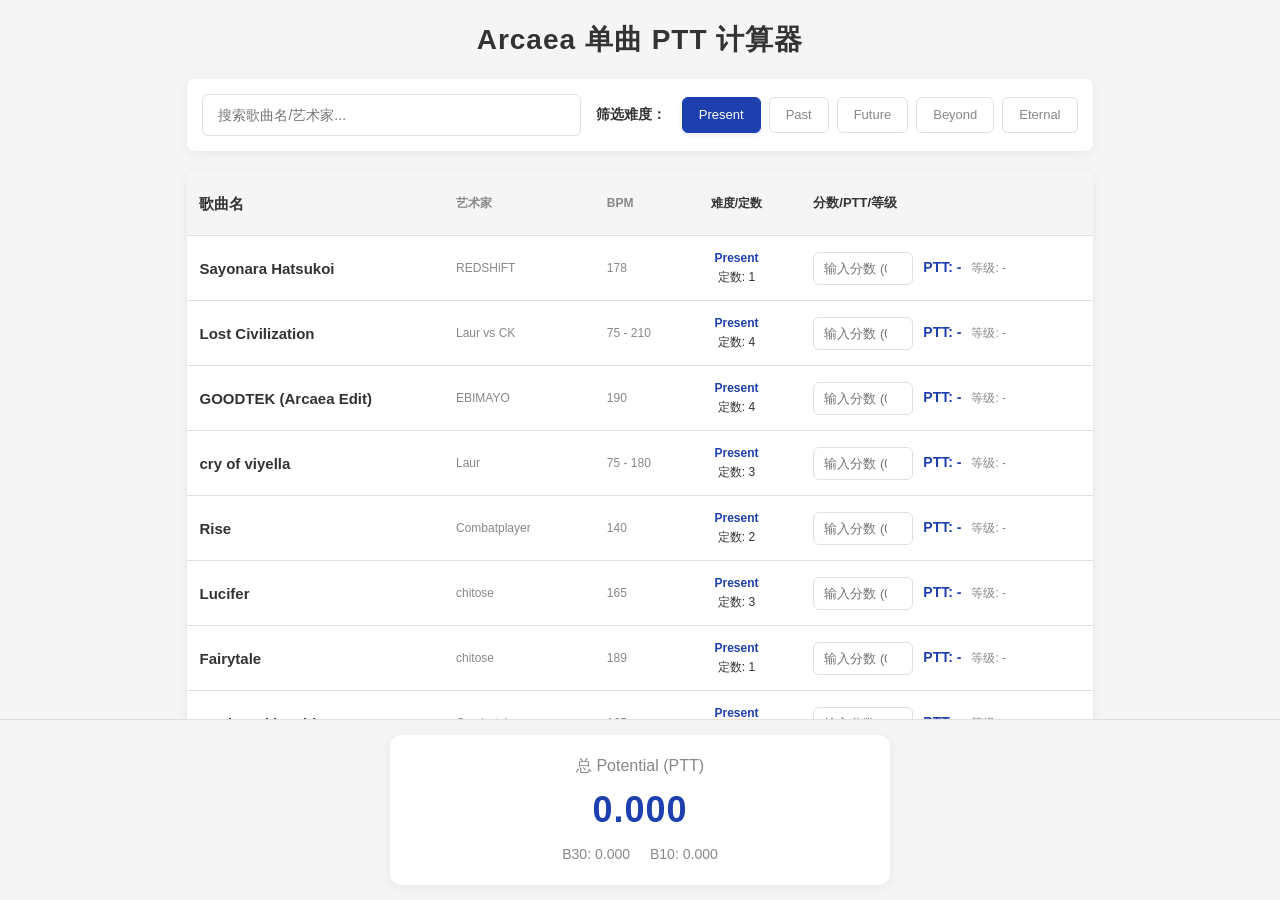
==== index.html @ dd590d00 "Add files via upload" ====
<!DOCTYPE html>
<html lang="zh-CN">
<head>
    <meta charset="UTF-8">
    <meta name="viewport" content="width=device-width, initial-scale=1.0">
    <title>Arcaea PTT 计算器</title>
    <style>
        /* 全局样式重置 */
        * {
            margin: 0;
            padding: 0;
            box-sizing: border-box;
            font-family: 'Microsoft Yahei', 'Arial', sans-serif;
        }

        :root {
            --primary: #1e40af;        /* 主色：深蓝色 */
            --primary-light: #3b82f6;  /* 主色浅版 */
            --text-main: #333333;      /* 主要文字：深灰 */
            --text-secondary: #888888; /* 次要文字：浅灰 */
            --text-light: #999999;     /* 浅色文字：浅灰 */
            --bg-main: #ffffff;        /* 主背景：白 */
            --bg-light: #f5f5f5;       /* 浅背景：浅灰 */
            --bg-hover: #eff6ff;       /* 悬停背景 */
            --border-light: #e0e0e0;   /* 边框：浅灰 */
            --card-shadow: 0 2px 12px rgba(0,0,0,0.06); /* 卡片阴影 */
            --btn-shadow: 0 2px 4px rgba(30, 64, 175, 0.1); /* 按钮阴影 */
        }

        body {
            background-color: var(--bg-light);
            color: var(--text-main);
            line-height: 1.4;
            height: 100vh; /* 页面高度占满视口 */
            display: flex;
            flex-direction: column;
            padding-bottom: 120px; /* 给底部总PTT预留空间 */
            box-sizing: border-box;
        }

        .container {
            max-width: 1400px;
            margin: 0 auto;
            padding: 20px 15px;
            flex: 1; /* 容器占满剩余高度 */
            display: flex;
            flex-direction: column;
        }

        /* 标题样式 */
        h1 {
            text-align: center;
            color: var(--text-main);
            margin-bottom: 20px;
            font-weight: 700;
            font-size: 28px;
            letter-spacing: 1px;
        }

        /* 搜索+筛选容器 */
        .search-filter-container {
            display: flex;
            flex-wrap: wrap;
            gap: 15px;
            align-items: center;
            margin-bottom: 20px;
            padding: 15px;
            background-color: var(--bg-main);
            border-radius: 8px;
            box-shadow: var(--card-shadow);
        }

        #searchInput {
            flex: 1;
            min-width: 300px;
            padding: 12px 15px;
            border: 1px solid var(--border-light);
            border-radius: 6px;
            font-size: 14px;
            outline: none;
            transition: all 0.2s ease;
            background-color: var(--bg-main);
            color: var(--text-main);
        }

        #searchInput:focus {
            border-color: var(--primary);
            box-shadow: 0 0 0 3px rgba(30, 64, 175, 0.1);
        }

        /* 美化后的难度筛选样式 */
        .difficulty-filter {
            display: flex;
            flex-wrap: wrap;
            gap: 8px;
            align-items: center;
            font-size: 14px;
            color: var(--text-main);
        }

        .difficulty-filter span {
            font-weight: 600;
            margin-right: 8px;
        }

        /* 隐藏原生单选框 */
        .difficulty-filter input[type="radio"] {
            display: none;
        }

        /* 自定义按钮式难度选项 */
        .difficulty-filter label {
            cursor: pointer;
            padding: 8px 16px;
            border: 1px solid var(--border-light);
            border-radius: 6px;
            background-color: var(--bg-main);
            color: var(--text-secondary);
            font-size: 13px;
            transition: all 0.2s ease;
            white-space: nowrap;
        }

        .difficulty-filter label:hover {
            background-color: var(--bg-hover);
            border-color: var(--primary-light);
            color: var(--primary);
        }

        /* 选中状态样式 */
        .difficulty-filter input[type="radio"]:checked + label {
            background-color: var(--primary);
            border-color: var(--primary);
            color: white;
            box-shadow: var(--btn-shadow);
            font-weight: 500;
        }

        /* 曲目列表容器：固定高度，不遮挡底部总PTT */
        .song-table-wrapper {
            /* 固定高度：视口高度 - 标题/搜索框高度 - 底部总PTT高度 */
            height: calc(100vh - 260px);
            overflow: hidden; /* 隐藏溢出 */
            border-radius: 8px;
            box-shadow: var(--card-shadow);
            margin-bottom: 10px;
        }

        .song-table {
            height: 100%;
            display: flex;
            flex-direction: column;
            background-color: var(--bg-main);
        }

        /* 表头样式 */
        .header-row {
            background-color: var(--bg-light);
            color: var(--text-main);
            font-weight: 600;
            font-size: 13px;
            flex-shrink: 0; /* 表头不收缩 */
        }

        /* 歌曲列表：滚动区域 */
        .song-list {
            flex: 1; /* 占满剩余高度 */
            overflow-y: auto; /* 垂直滚动，溢出隐藏 */
            overflow-x: hidden; /* 水平溢出隐藏 */
        }

        /* 单行歌曲样式（极简版） */
        .song-row {
            display: flex;
            border-bottom: 1px solid var(--border-light);
            transition: background-color 0.2s ease;
            align-items: center;
            height: 65px; /* 极致紧凑行高 */
        }

        .song-row:last-child {
            border-bottom: none;
        }

        .song-row:not(.header-row):hover {
            background-color: var(--bg-hover);
        }

        /* 列样式（极简版） */
        .col {
            padding: 8px 12px;
            display: flex;
            align-items: center;
            overflow: hidden;
            text-overflow: ellipsis;
            white-space: nowrap;
        }

        /* 列宽度分配（极简版） */
        .col.title { 
            flex: 2.2;
            font-weight: 700;
            font-size: 15px;
            color: var(--text-main);
        }
        .col.artist { 
            flex: 1.2;
            color: var(--text-secondary);
            font-size: 12px;
        }
        .col.bpm { 
            flex: 0.5;
            text-align: center;
            color: var(--text-secondary);
            font-size: 12px;
        }
        .col.diff-info { 
            flex: 1;
            display: flex;
            flex-direction: column;
            gap: 2px;
            font-size: 12px;
        }
        .col.diff-info span:first-child {
            color: var(--primary);
            font-weight: 600;
        }
        .col.score-ptt { 
            flex: 2.5; 
            display: flex;
            align-items: center;
            gap: 10px;
            padding-right: 15px;
        }

        /* 分数输入框样式（极简版） */
        .score-input {
            width: 100px; 
            padding: 8px 10px; 
            border: 1px solid var(--border-light);
            border-radius: 6px;
            outline: none;
            font-size: 13px;
            transition: all 0.2s ease;
            color: var(--text-main);
        }
        .score-input:focus {
            border-color: var(--primary);
            box-shadow: 0 0 0 3px rgba(30, 64, 175, 0.1);
        }

        /* 结果显示样式（极简版） */
        .result {
            display: flex;
            gap: 10px; 
            font-size: 13px;
            align-items: center;
            flex: 1;
        }
        .ptt { 
            color: var(--primary);
            font-weight: 700;
            font-size: 14px;
        }
        .rank { 
            color: var(--text-secondary);
            font-weight: 500;
            font-size: 12px;
        }

        /* 无结果提示 */
        .no-result {
            padding: 20px;
            text-align: center;
            color: var(--text-light);
            font-size: 14px;
            height: 100%;
            display: flex;
            align-items: center;
            justify-content: center;
        }

        /* 总PTT容器样式：固定在屏幕底部 */
        .total-ptt-container {
            position: fixed; /* 固定定位 */
            bottom: 0;       /* 贴紧底部 */
            left: 0;
            right: 0;
            padding: 15px;
            background-color: var(--bg-light);
            z-index: 100;    /* 置顶显示 */
            border-top: 1px solid var(--border-light);
        }

        .total-ptt-card {
            background-color: var(--bg-main);
            border-radius: 12px;
            box-shadow: var(--card-shadow);
            padding: 20px 40px;
            text-align: center;
            max-width: 500px;
            margin: 0 auto;
        }

        .total-ptt-title {
            font-size: 16px;
            color: var(--text-secondary);
            margin-bottom: 8px;
        }

        .total-ptt-value {
            font-size: 36px;
            font-weight: 700;
            color: var(--primary);
            margin-bottom: 10px;
            letter-spacing: 1px;
        }

        .ptt-detail {
            display: flex;
            justify-content: center;
            gap: 20px;
            font-size: 14px;
            color: var(--text-secondary);
            flex-wrap: wrap;
        }

        /* 滚动条美化 */
        .song-list::-webkit-scrollbar {
            width: 8px;
        }
        .song-list::-webkit-scrollbar-track {
            background: var(--bg-light);
            border-radius: 4px;
        }
        .song-list::-webkit-scrollbar-thumb {
            background: var(--border-light);
            border-radius: 4px;
            transition: background 0.2s ease;
        }
        .song-list::-webkit-scrollbar-thumb:hover {
            background: var(--primary-light);
        }

        /* 响应式适配（极简版） */
        @media (max-width: 1200px) {
            .song-table-wrapper {
                height: calc(100vh - 240px);
            }
            .song-row {
                height: 60px;
            }
            .col.title {
                font-size: 14px;
            }
            .result {
                font-size: 12px;
            }
            .ptt {
                font-size: 13px;
            }
            .total-ptt-card {
                padding: 18px 30px;
            }
            .total-ptt-value {
                font-size: 32px;
            }
        }

        @media (max-width: 768px) {
            body {
                padding-bottom: 110px;
            }
            .search-filter-container {
                flex-direction: column;
                align-items: stretch;
                gap: 12px;
                padding: 12px;
            }
            #searchInput {
                min-width: unset;
            }
            .difficulty-filter {
                justify-content: center;
                gap: 6px;
            }
            .difficulty-filter label {
                padding: 6px 12px;
                font-size: 12px;
            }
            .song-table-wrapper {
                height: calc(100vh - 220px);
            }
            .song-row {
                height: auto;
                min-height: 75px;
                flex-wrap: wrap;
                align-items: flex-start;
                padding: 8px 0;
            }
            .col {
                flex: 100% !important;
                padding: 4px 12px;
            }
            .header-row {
                display: none;
            }
            .col.title {
                font-size: 15px;
                border-bottom: 1px solid var(--border-light);
                padding-bottom: 6px;
                margin-bottom: 6px;
            }
            .col.artist, .col.bpm, .col.diff-info {
                display: inline-block;
                padding: 0 8px 0 0;
                font-size: 11px;
            }
            .col.score-ptt {
                padding: 4px 12px;
            }
            .score-input {
                width: 100%;
            }
            .result {
                width: 100%;
                justify-content: flex-start;
                gap: 12px;
                font-size: 12px;
            }
            .total-ptt-container {
                padding: 12px;
            }
            .total-ptt-card {
                width: 100%;
                border-radius: 8px;
                padding: 15px 20px;
            }
            .total-ptt-value {
                font-size: 28px;
            }
            .ptt-detail {
                gap: 15px;
                font-size: 13px;
            }
        }
    </style>
</head>
<body>
    <div class="container">
        <h1>Arcaea 单曲 PTT 计算器</h1>
        
        <!-- 搜索+难度筛选区 -->
        <div class="search-filter-container">
            <input type="text" id="searchInput" placeholder="搜索歌曲名/艺术家...">
            <!-- 美化后的难度筛选单选框 -->
            <div class="difficulty-filter">
                <span>筛选难度：</span>
                <input type="radio" name="diffFilter" id="diff0" value="0" checked>
                <label for="diff0">Present</label>
                
                <input type="radio" name="diffFilter" id="diff1" value="1">
                <label for="diff1">Past</label>
                
                <input type="radio" name="diffFilter" id="diff2" value="2">
                <label for="diff2">Future</label>
                
                <input type="radio" name="diffFilter" id="diff3" value="3">
                <label for="diff3">Beyond</label>
                
                <input type="radio" name="diffFilter" id="diff4" value="4">
                <label for="diff4">Eternal</label>
            </div>
        </div>

        <!-- 曲目列表（固定高度，溢出滚动） -->
        <div class="song-table-wrapper">
            <div class="song-table">
                <!-- 表头 -->
                <div class="song-row header-row">
                    <div class="col title">歌曲名</div>
                    <div class="col artist">艺术家</div>
                    <div class="col bpm">BPM</div>
                    <div class="col diff-info">难度/定数</div>
                    <div class="col score-ptt">分数/PTT/等级</div>
                </div>
                
                <!-- 动态渲染的曲目行（滚动区域） -->
                <div id="songList" class="song-list"></div>
            </div>
        </div>

        <!-- 总PTT显示区域（固定在可视区域底部） -->
        <div class="total-ptt-container">
            <div class="total-ptt-card">
                <div class="total-ptt-title">总 Potential (PTT)</div>
                <div class="total-ptt-value" id="totalPtt">0.000</div>
                <div class="ptt-detail">
                    <span>B30: <span id="b30Value">0.000</span></span>
                    <span>B10: <span id="b10Value">0.000</span></span>
                </div>
            </div>
        </div>
    </div>

    <script>
        // 存储所有歌曲数据和分数记录
        let allSongs = [];
        const STORAGE_KEY = 'arcaeaScores'; // localStorage键名
        let scoreRecords = JSON.parse(localStorage.getItem(STORAGE_KEY)) || {}; // 分数记录
        // 难度全称映射
        const ratingClassMap = ['Present', 'Past', 'Future', 'Beyond', 'Eternal'];
        // 当前选中的筛选难度（默认Present）
        let currentFilterDiff = 0;

        // 加载曲目数据
        fetch('songlist6_11_8f.txt')
            .then(response => response.text())
            .then(data => {
                const songData = JSON.parse(data);
                allSongs = songData.songs.filter(song => !song.deleted); // 过滤已删除歌曲
                
                // 绑定难度筛选事件
                const diffFilterRadios = document.querySelectorAll('input[name="diffFilter"]');
                diffFilterRadios.forEach(radio => {
                    radio.addEventListener('change', (e) => {
                        currentFilterDiff = parseInt(e.target.value);
                        renderSongList(); // 筛选后重新渲染
                    });
                });

                // 绑定搜索事件
                const searchInput = document.getElementById('searchInput');
                searchInput.addEventListener('input', () => {
                    renderSongList(); // 搜索后重新渲染
                });

                renderSongList(); // 初始渲染
                calculateTotalPTT(); // 初始计算总PTT
            })
            .catch(error => console.error('加载曲目数据失败:', error));

        // 渲染曲目列表（按筛选难度展示）
        function renderSongList() {
            const songListEl = document.getElementById('songList');
            const searchKeyword = document.getElementById('searchInput').value.trim().toLowerCase();
            songListEl.innerHTML = ''; // 清空原有内容

            // 筛选逻辑：1. 包含选中难度 2. 匹配搜索关键词
            const filteredSongs = allSongs.filter(song => {
                // 1. 检查是否包含选中的难度
                const hasTargetDiff = song.difficulties.some(diff => diff.ratingClass === currentFilterDiff);
                // 2. 检查搜索关键词
                const titleMatch = (song.title_localized.en || '').toLowerCase().includes(searchKeyword);
                const artistMatch = (song.artist || '').toLowerCase().includes(searchKeyword);
                return hasTargetDiff && (titleMatch || artistMatch);
            });

            if (filteredSongs.length === 0) {
                songListEl.innerHTML = '<div class="no-result">未找到匹配的歌曲</div>';
                return;
            }

            // 渲染筛选后的曲目（仅展示选中难度的信息）
            filteredSongs.forEach(song => {
                // 获取该歌曲的目标难度信息
                const targetDiff = song.difficulties.find(diff => diff.ratingClass === currentFilterDiff);
                if (!targetDiff) return;

                // 创建单行歌曲项
                const songRow = document.createElement('div');
                songRow.className = 'song-row';
                // 生成唯一标识
                const recordKey = `${song.id}_${currentFilterDiff}`;

                // 歌曲行内容（仅展示选中难度）
                songRow.innerHTML = `
                    <div class="col title">${song.title_localized.en || '未知歌曲'}</div>
                    <div class="col artist">${song.artist || '未知艺术家'}</div>
                    <div class="col bpm">${song.bpm || song.bpm_base || '-'}</div>
                    <div class="col diff-info">
                        <span>${ratingClassMap[currentFilterDiff]}</span>
                        <span>定数: ${targetDiff.rating}</span>
                    </div>
                    <div class="col score-ptt">
                        <input type="number" class="score-input" placeholder="输入分数 (0-10000000)" min="0" max="10000000" data-key="${recordKey}">
                        <div class="result">
                            <span class="ptt">PTT: -</span>
                            <span class="rank">等级: -</span>
                        </div>
                    </div>
                `;

                // 获取元素
                const scoreInput = songRow.querySelector('.score-input');
                const rankEl = songRow.querySelector('.rank');
                const pttEl = songRow.querySelector('.ptt');
                
                // 从localStorage回填数据
                if (scoreRecords[recordKey]) {
                    scoreInput.value = scoreRecords[recordKey].score;
                    rankEl.textContent = `等级: ${scoreRecords[recordKey].rank}`;
                    pttEl.textContent = `PTT: ${scoreRecords[recordKey].ptt.toFixed(3)}`;
                }

                // 分数输入事件：计算+存储
                scoreInput.addEventListener('input', () => {
                    const score = parseInt(scoreInput.value) || 0;
                    const { rank, ptt } = calculatePTT(score, targetDiff.rating);
                    const key = scoreInput.dataset.key;
                    
                    // 更新显示
                    rankEl.textContent = `等级: ${rank}`;
                    pttEl.textContent = `PTT: ${ptt.toFixed(3)}`;
                    
                    // 存储到localStorage
                    if (score > 0) {
                        scoreRecords[key] = { score, rank, ptt };
                    } else {
                        delete scoreRecords[key]; // 分数为0时删除记录
                    }
                    localStorage.setItem(STORAGE_KEY, JSON.stringify(scoreRecords));
                    
                    // 实时计算总PTT
                    calculateTotalPTT();
                });

                songListEl.appendChild(songRow);
            });
        }

        // 计算单曲PTT和等级
        function calculatePTT(score, constant) {
            let rank = '无';
            let ptt = 0;

            // 等级判定规则
            if (score >= 10000000) {
                rank = 'PURE MEMORY';
                ptt = constant + 2;
            } else if (score >= 9900000) {
                rank = 'EX+';
                ptt = constant + 1 + (score - 9800000) / 200000;
            } else if (score >= 9800000) {
                rank = 'EX';
                ptt = constant + 1 + (score - 9800000) / 200000;
            } else if (score >= 9500000) {
                rank = 'AA';
                ptt = constant + (score - 9500000) / 300000;
            } else if (score >= 9200000) {
                rank = 'A';
                ptt = constant + (score - 9500000) / 300000;
            } else if (score >= 8900000) {
                rank = 'B';
                ptt = constant + (score - 9500000) / 300000;
            } else if (score >= 8600000) {
                rank = 'C';
                ptt = constant + (score - 9500000) / 300000;
            } else if (score > 0) {
                rank = 'D';
                ptt = constant + (score - 9500000) / 300000;
            }

            // PTT最低为0
            ptt = Math.max(0, ptt);
            return { rank, ptt };
        }

        // 计算总PTT：(b30 + b10)/40
        function calculateTotalPTT() {
            // 提取所有有效的单曲PTT
            const allPtts = Object.values(scoreRecords)
                .map(item => item.ptt)
                .filter(ptt => ptt > 0) // 过滤0值
                .sort((a, b) => b - a); // 降序排序

            // 计算b30：前30个最高PTT的总和
            const b30 = allPtts.slice(0, 30).reduce((sum, ptt) => sum + ptt, 0);
            // 计算b10：前10个最高PTT的总和
            const b10 = allPtts.slice(0, 10).reduce((sum, ptt) => sum + ptt, 0);
            // 总PTT
            const totalPtt = (b30 + b10) / 40;

            // 更新页面显示
            document.getElementById('totalPtt').textContent = totalPtt.toFixed(3);
            document.getElementById('b30Value').textContent = b30.toFixed(3);
            document.getElementById('b10Value').textContent = b10.toFixed(3);
        }
    </script>
</body>
</html>
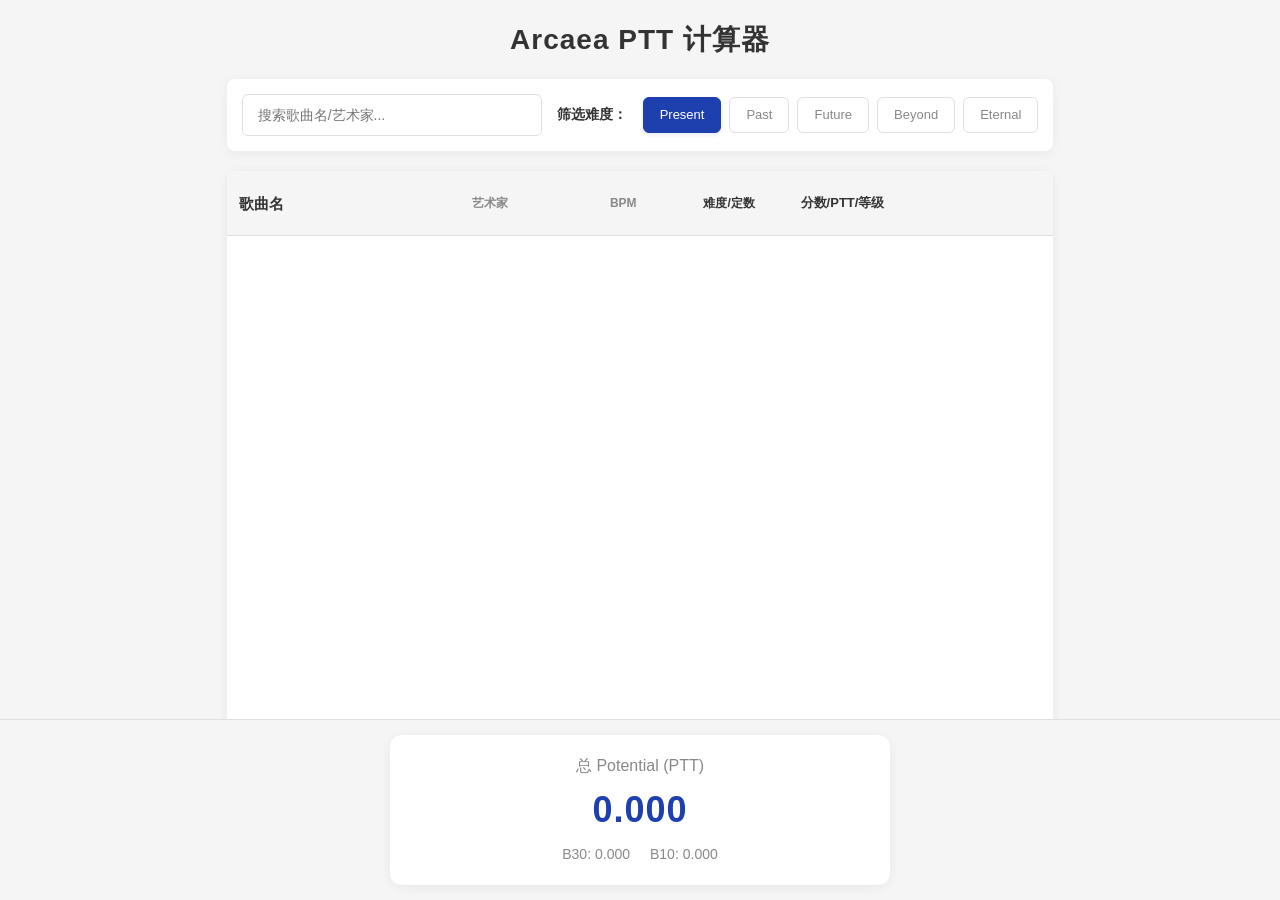
==== commit f8dd80c0: "Update print statement from 'Hello' to 'Goodbye'" ====
--- a/index.html
+++ b/index.html
@@ -448,7 +448,7 @@
 </head>
 <body>
     <div class="container">
-        <h1>Arcaea 单曲 PTT 计算器</h1>
+        <h1>Arcaea PTT 计算器</h1>
         
         <!-- 搜索+难度筛选区 -->
         <div class="search-filter-container">
@@ -514,7 +514,7 @@
         let currentFilterDiff = 0;
 
         // 加载曲目数据
-        fetch('songlist6_11_8f.txt')
+        fetch('songlist6_11_8f.json')
             .then(response => response.text())
             .then(data => {
                 const songData = JSON.parse(data);
@@ -688,4 +688,5 @@
         }
     </script>
 </body>
-</html>+
+</html>
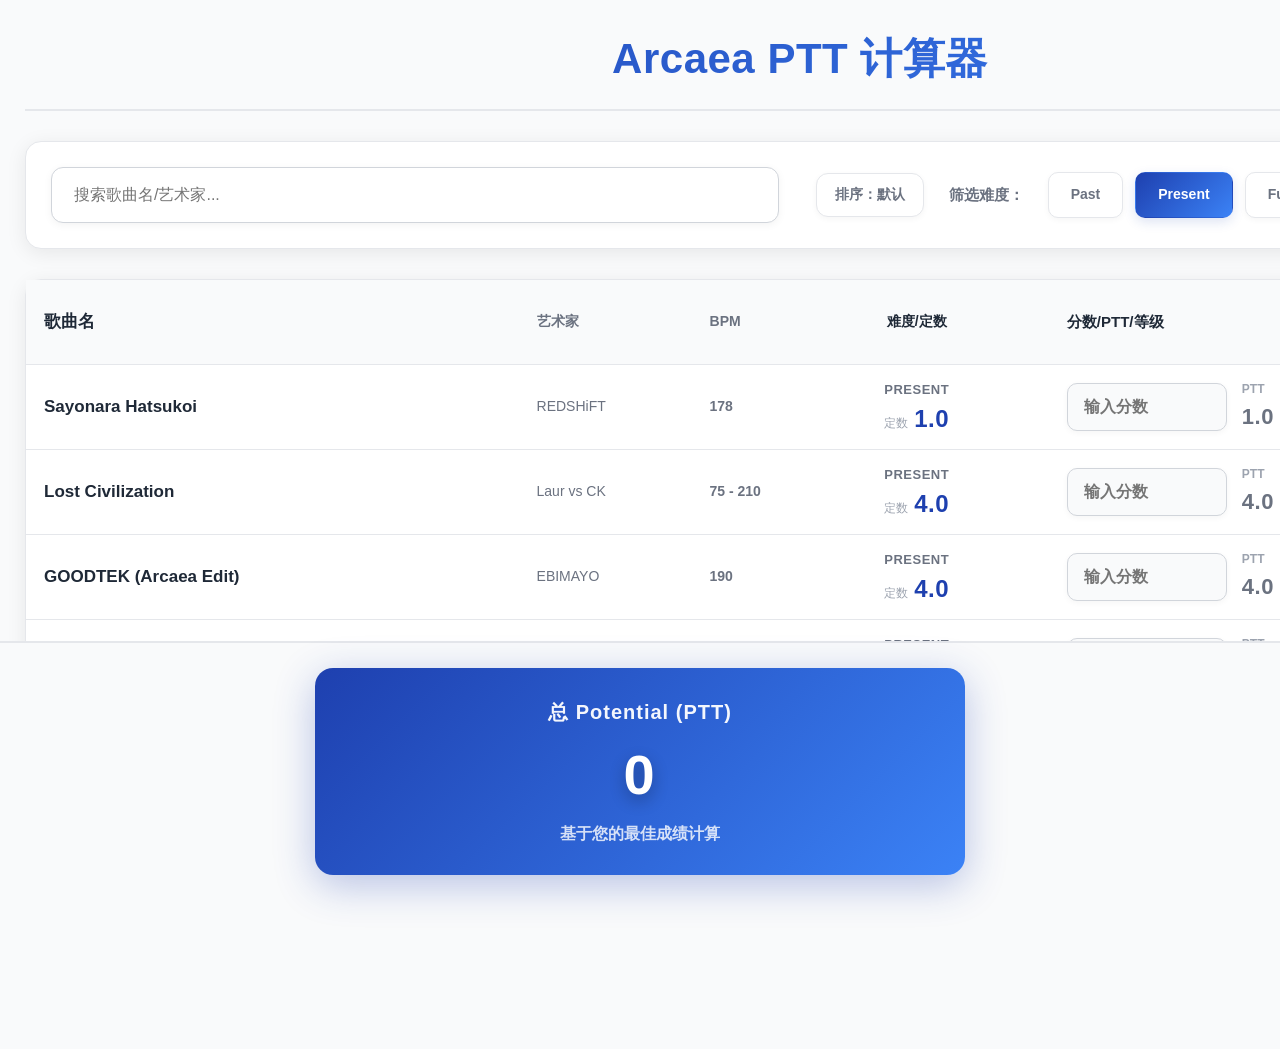
==== commit 0bff064a: "Add files via upload" ====
--- a/index.html
+++ b/index.html
@@ -4,463 +4,23 @@
     <meta charset="UTF-8">
     <meta name="viewport" content="width=device-width, initial-scale=1.0">
     <title>Arcaea PTT 计算器</title>
-    <style>
-        /* 全局样式重置 */
-        * {
-            margin: 0;
-            padding: 0;
-            box-sizing: border-box;
-            font-family: 'Microsoft Yahei', 'Arial', sans-serif;
-        }
-
-        :root {
-            --primary: #1e40af;        /* 主色：深蓝色 */
-            --primary-light: #3b82f6;  /* 主色浅版 */
-            --text-main: #333333;      /* 主要文字：深灰 */
-            --text-secondary: #888888; /* 次要文字：浅灰 */
-            --text-light: #999999;     /* 浅色文字：浅灰 */
-            --bg-main: #ffffff;        /* 主背景：白 */
-            --bg-light: #f5f5f5;       /* 浅背景：浅灰 */
-            --bg-hover: #eff6ff;       /* 悬停背景 */
-            --border-light: #e0e0e0;   /* 边框：浅灰 */
-            --card-shadow: 0 2px 12px rgba(0,0,0,0.06); /* 卡片阴影 */
-            --btn-shadow: 0 2px 4px rgba(30, 64, 175, 0.1); /* 按钮阴影 */
-        }
-
-        body {
-            background-color: var(--bg-light);
-            color: var(--text-main);
-            line-height: 1.4;
-            height: 100vh; /* 页面高度占满视口 */
-            display: flex;
-            flex-direction: column;
-            padding-bottom: 120px; /* 给底部总PTT预留空间 */
-            box-sizing: border-box;
-        }
-
-        .container {
-            max-width: 1400px;
-            margin: 0 auto;
-            padding: 20px 15px;
-            flex: 1; /* 容器占满剩余高度 */
-            display: flex;
-            flex-direction: column;
-        }
-
-        /* 标题样式 */
-        h1 {
-            text-align: center;
-            color: var(--text-main);
-            margin-bottom: 20px;
-            font-weight: 700;
-            font-size: 28px;
-            letter-spacing: 1px;
-        }
-
-        /* 搜索+筛选容器 */
-        .search-filter-container {
-            display: flex;
-            flex-wrap: wrap;
-            gap: 15px;
-            align-items: center;
-            margin-bottom: 20px;
-            padding: 15px;
-            background-color: var(--bg-main);
-            border-radius: 8px;
-            box-shadow: var(--card-shadow);
-        }
-
-        #searchInput {
-            flex: 1;
-            min-width: 300px;
-            padding: 12px 15px;
-            border: 1px solid var(--border-light);
-            border-radius: 6px;
-            font-size: 14px;
-            outline: none;
-            transition: all 0.2s ease;
-            background-color: var(--bg-main);
-            color: var(--text-main);
-        }
-
-        #searchInput:focus {
-            border-color: var(--primary);
-            box-shadow: 0 0 0 3px rgba(30, 64, 175, 0.1);
-        }
-
-        /* 美化后的难度筛选样式 */
-        .difficulty-filter {
-            display: flex;
-            flex-wrap: wrap;
-            gap: 8px;
-            align-items: center;
-            font-size: 14px;
-            color: var(--text-main);
-        }
-
-        .difficulty-filter span {
-            font-weight: 600;
-            margin-right: 8px;
-        }
-
-        /* 隐藏原生单选框 */
-        .difficulty-filter input[type="radio"] {
-            display: none;
-        }
-
-        /* 自定义按钮式难度选项 */
-        .difficulty-filter label {
-            cursor: pointer;
-            padding: 8px 16px;
-            border: 1px solid var(--border-light);
-            border-radius: 6px;
-            background-color: var(--bg-main);
-            color: var(--text-secondary);
-            font-size: 13px;
-            transition: all 0.2s ease;
-            white-space: nowrap;
-        }
-
-        .difficulty-filter label:hover {
-            background-color: var(--bg-hover);
-            border-color: var(--primary-light);
-            color: var(--primary);
-        }
-
-        /* 选中状态样式 */
-        .difficulty-filter input[type="radio"]:checked + label {
-            background-color: var(--primary);
-            border-color: var(--primary);
-            color: white;
-            box-shadow: var(--btn-shadow);
-            font-weight: 500;
-        }
-
-        /* 曲目列表容器：固定高度，不遮挡底部总PTT */
-        .song-table-wrapper {
-            /* 固定高度：视口高度 - 标题/搜索框高度 - 底部总PTT高度 */
-            height: calc(100vh - 260px);
-            overflow: hidden; /* 隐藏溢出 */
-            border-radius: 8px;
-            box-shadow: var(--card-shadow);
-            margin-bottom: 10px;
-        }
-
-        .song-table {
-            height: 100%;
-            display: flex;
-            flex-direction: column;
-            background-color: var(--bg-main);
-        }
-
-        /* 表头样式 */
-        .header-row {
-            background-color: var(--bg-light);
-            color: var(--text-main);
-            font-weight: 600;
-            font-size: 13px;
-            flex-shrink: 0; /* 表头不收缩 */
-        }
-
-        /* 歌曲列表：滚动区域 */
-        .song-list {
-            flex: 1; /* 占满剩余高度 */
-            overflow-y: auto; /* 垂直滚动，溢出隐藏 */
-            overflow-x: hidden; /* 水平溢出隐藏 */
-        }
-
-        /* 单行歌曲样式（极简版） */
-        .song-row {
-            display: flex;
-            border-bottom: 1px solid var(--border-light);
-            transition: background-color 0.2s ease;
-            align-items: center;
-            height: 65px; /* 极致紧凑行高 */
-        }
-
-        .song-row:last-child {
-            border-bottom: none;
-        }
-
-        .song-row:not(.header-row):hover {
-            background-color: var(--bg-hover);
-        }
-
-        /* 列样式（极简版） */
-        .col {
-            padding: 8px 12px;
-            display: flex;
-            align-items: center;
-            overflow: hidden;
-            text-overflow: ellipsis;
-            white-space: nowrap;
-        }
-
-        /* 列宽度分配（极简版） */
-        .col.title { 
-            flex: 2.2;
-            font-weight: 700;
-            font-size: 15px;
-            color: var(--text-main);
-        }
-        .col.artist { 
-            flex: 1.2;
-            color: var(--text-secondary);
-            font-size: 12px;
-        }
-        .col.bpm { 
-            flex: 0.5;
-            text-align: center;
-            color: var(--text-secondary);
-            font-size: 12px;
-        }
-        .col.diff-info { 
-            flex: 1;
-            display: flex;
-            flex-direction: column;
-            gap: 2px;
-            font-size: 12px;
-        }
-        .col.diff-info span:first-child {
-            color: var(--primary);
-            font-weight: 600;
-        }
-        .col.score-ptt { 
-            flex: 2.5; 
-            display: flex;
-            align-items: center;
-            gap: 10px;
-            padding-right: 15px;
-        }
-
-        /* 分数输入框样式（极简版） */
-        .score-input {
-            width: 100px; 
-            padding: 8px 10px; 
-            border: 1px solid var(--border-light);
-            border-radius: 6px;
-            outline: none;
-            font-size: 13px;
-            transition: all 0.2s ease;
-            color: var(--text-main);
-        }
-        .score-input:focus {
-            border-color: var(--primary);
-            box-shadow: 0 0 0 3px rgba(30, 64, 175, 0.1);
-        }
-
-        /* 结果显示样式（极简版） */
-        .result {
-            display: flex;
-            gap: 10px; 
-            font-size: 13px;
-            align-items: center;
-            flex: 1;
-        }
-        .ptt { 
-            color: var(--primary);
-            font-weight: 700;
-            font-size: 14px;
-        }
-        .rank { 
-            color: var(--text-secondary);
-            font-weight: 500;
-            font-size: 12px;
-        }
-
-        /* 无结果提示 */
-        .no-result {
-            padding: 20px;
-            text-align: center;
-            color: var(--text-light);
-            font-size: 14px;
-            height: 100%;
-            display: flex;
-            align-items: center;
-            justify-content: center;
-        }
-
-        /* 总PTT容器样式：固定在屏幕底部 */
-        .total-ptt-container {
-            position: fixed; /* 固定定位 */
-            bottom: 0;       /* 贴紧底部 */
-            left: 0;
-            right: 0;
-            padding: 15px;
-            background-color: var(--bg-light);
-            z-index: 100;    /* 置顶显示 */
-            border-top: 1px solid var(--border-light);
-        }
-
-        .total-ptt-card {
-            background-color: var(--bg-main);
-            border-radius: 12px;
-            box-shadow: var(--card-shadow);
-            padding: 20px 40px;
-            text-align: center;
-            max-width: 500px;
-            margin: 0 auto;
-        }
-
-        .total-ptt-title {
-            font-size: 16px;
-            color: var(--text-secondary);
-            margin-bottom: 8px;
-        }
-
-        .total-ptt-value {
-            font-size: 36px;
-            font-weight: 700;
-            color: var(--primary);
-            margin-bottom: 10px;
-            letter-spacing: 1px;
-        }
-
-        .ptt-detail {
-            display: flex;
-            justify-content: center;
-            gap: 20px;
-            font-size: 14px;
-            color: var(--text-secondary);
-            flex-wrap: wrap;
-        }
-
-        /* 滚动条美化 */
-        .song-list::-webkit-scrollbar {
-            width: 8px;
-        }
-        .song-list::-webkit-scrollbar-track {
-            background: var(--bg-light);
-            border-radius: 4px;
-        }
-        .song-list::-webkit-scrollbar-thumb {
-            background: var(--border-light);
-            border-radius: 4px;
-            transition: background 0.2s ease;
-        }
-        .song-list::-webkit-scrollbar-thumb:hover {
-            background: var(--primary-light);
-        }
-
-        /* 响应式适配（极简版） */
-        @media (max-width: 1200px) {
-            .song-table-wrapper {
-                height: calc(100vh - 240px);
-            }
-            .song-row {
-                height: 60px;
-            }
-            .col.title {
-                font-size: 14px;
-            }
-            .result {
-                font-size: 12px;
-            }
-            .ptt {
-                font-size: 13px;
-            }
-            .total-ptt-card {
-                padding: 18px 30px;
-            }
-            .total-ptt-value {
-                font-size: 32px;
-            }
-        }
-
-        @media (max-width: 768px) {
-            body {
-                padding-bottom: 110px;
-            }
-            .search-filter-container {
-                flex-direction: column;
-                align-items: stretch;
-                gap: 12px;
-                padding: 12px;
-            }
-            #searchInput {
-                min-width: unset;
-            }
-            .difficulty-filter {
-                justify-content: center;
-                gap: 6px;
-            }
-            .difficulty-filter label {
-                padding: 6px 12px;
-                font-size: 12px;
-            }
-            .song-table-wrapper {
-                height: calc(100vh - 220px);
-            }
-            .song-row {
-                height: auto;
-                min-height: 75px;
-                flex-wrap: wrap;
-                align-items: flex-start;
-                padding: 8px 0;
-            }
-            .col {
-                flex: 100% !important;
-                padding: 4px 12px;
-            }
-            .header-row {
-                display: none;
-            }
-            .col.title {
-                font-size: 15px;
-                border-bottom: 1px solid var(--border-light);
-                padding-bottom: 6px;
-                margin-bottom: 6px;
-            }
-            .col.artist, .col.bpm, .col.diff-info {
-                display: inline-block;
-                padding: 0 8px 0 0;
-                font-size: 11px;
-            }
-            .col.score-ptt {
-                padding: 4px 12px;
-            }
-            .score-input {
-                width: 100%;
-            }
-            .result {
-                width: 100%;
-                justify-content: flex-start;
-                gap: 12px;
-                font-size: 12px;
-            }
-            .total-ptt-container {
-                padding: 12px;
-            }
-            .total-ptt-card {
-                width: 100%;
-                border-radius: 8px;
-                padding: 15px 20px;
-            }
-            .total-ptt-value {
-                font-size: 28px;
-            }
-            .ptt-detail {
-                gap: 15px;
-                font-size: 13px;
-            }
-        }
-    </style>
+    <link rel="stylesheet" type="text/css" href="style.css">
 </head>
 <body>
     <div class="container">
         <h1>Arcaea PTT 计算器</h1>
         
-        <!-- 搜索+难度筛选区 -->
         <div class="search-filter-container">
             <input type="text" id="searchInput" placeholder="搜索歌曲名/艺术家...">
-            <!-- 美化后的难度筛选单选框 -->
+            <button id="sortButton" title="切换排序">排序：默认</button>
+            
             <div class="difficulty-filter">
                 <span>筛选难度：</span>
-                <input type="radio" name="diffFilter" id="diff0" value="0" checked>
-                <label for="diff0">Present</label>
-                
-                <input type="radio" name="diffFilter" id="diff1" value="1">
-                <label for="diff1">Past</label>
+                <input type="radio" name="diffFilter" id="diff0" value="1">
+                <label for="diff0">Past</label>
+                
+                <input type="radio" name="diffFilter" id="diff1" value="0" checked>
+                <label for="diff1">Present</label>
                 
                 <input type="radio" name="diffFilter" id="diff2" value="2">
                 <label for="diff2">Future</label>
@@ -473,10 +33,8 @@
             </div>
         </div>
 
-        <!-- 曲目列表（固定高度，溢出滚动） -->
         <div class="song-table-wrapper">
             <div class="song-table">
-                <!-- 表头 -->
                 <div class="song-row header-row">
                     <div class="col title">歌曲名</div>
                     <div class="col artist">艺术家</div>
@@ -485,143 +43,255 @@
                     <div class="col score-ptt">分数/PTT/等级</div>
                 </div>
                 
-                <!-- 动态渲染的曲目行（滚动区域） -->
                 <div id="songList" class="song-list"></div>
             </div>
         </div>
 
-        <!-- 总PTT显示区域（固定在可视区域底部） -->
         <div class="total-ptt-container">
             <div class="total-ptt-card">
                 <div class="total-ptt-title">总 Potential (PTT)</div>
-                <div class="total-ptt-value" id="totalPtt">0.000</div>
-                <div class="ptt-detail">
-                    <span>B30: <span id="b30Value">0.000</span></span>
-                    <span>B10: <span id="b10Value">0.000</span></span>
-                </div>
+                <div class="total-ptt-value" id="totalPtt">0.00</div>
+                <div class="total-ptt-subtitle">基于您的最佳成绩计算</div>
             </div>
         </div>
     </div>
 
     <script>
-        // 存储所有歌曲数据和分数记录
         let allSongs = [];
-        const STORAGE_KEY = 'arcaeaScores'; // localStorage键名
-        let scoreRecords = JSON.parse(localStorage.getItem(STORAGE_KEY)) || {}; // 分数记录
-        // 难度全称映射
+        const STORAGE_KEY = 'arcaeaScores';
+        let scoreRecords = JSON.parse(localStorage.getItem(STORAGE_KEY)) || {};
         const ratingClassMap = ['Present', 'Past', 'Future', 'Beyond', 'Eternal'];
-        // 当前选中的筛选难度（默认Present）
         let currentFilterDiff = 0;
-
-        // 加载曲目数据
+        const gradeMap = {};
+        const gradeFields = ['PRS','PST','FTR','BYD','ETR'];
+
         fetch('songlist6_11_8f.json')
             .then(response => response.text())
             .then(data => {
                 const songData = JSON.parse(data);
-                allSongs = songData.songs.filter(song => !song.deleted); // 过滤已删除歌曲
-                
-                // 绑定难度筛选事件
+                allSongs = songData.songs.filter(song => !song.deleted);
+                
                 const diffFilterRadios = document.querySelectorAll('input[name="diffFilter"]');
                 diffFilterRadios.forEach(radio => {
                     radio.addEventListener('change', (e) => {
                         currentFilterDiff = parseInt(e.target.value);
-                        renderSongList(); // 筛选后重新渲染
+                        renderSongList();
                     });
                 });
 
-                // 绑定搜索事件
                 const searchInput = document.getElementById('searchInput');
                 searchInput.addEventListener('input', () => {
-                    renderSongList(); // 搜索后重新渲染
+                    renderSongList();
                 });
 
-                renderSongList(); // 初始渲染
-                calculateTotalPTT(); // 初始计算总PTT
+                renderSongList();
+                calculateTotalPTT();
             })
             .catch(error => console.error('加载曲目数据失败:', error));
-
-        // 渲染曲目列表（按筛选难度展示）
+            
+        fetch('grade6_11_8f.json')
+            .then(response => response.text())
+            .then(data => {
+                try {
+                    const gradeData = JSON.parse(data);
+                    gradeData.forEach(item => {
+                        if (item && item.Name) {
+                            const key = String(item.Name).replace(/\s+/g, '').toLowerCase();
+                            gradeMap[key] = item;
+                        }
+                    });
+                } catch (e) {
+                    console.error('解析等级数据失败:', e);
+                }
+            })
+            .catch(error => console.error('加载等级数据失败:', error));
+        
         function renderSongList() {
             const songListEl = document.getElementById('songList');
             const searchKeyword = document.getElementById('searchInput').value.trim().toLowerCase();
-            songListEl.innerHTML = ''; // 清空原有内容
-
-            // 筛选逻辑：1. 包含选中难度 2. 匹配搜索关键词
+            songListEl.innerHTML = '';
             const filteredSongs = allSongs.filter(song => {
-                // 1. 检查是否包含选中的难度
-                const hasTargetDiff = song.difficulties.some(diff => diff.ratingClass === currentFilterDiff);
-                // 2. 检查搜索关键词
-                const titleMatch = (song.title_localized.en || '').toLowerCase().includes(searchKeyword);
-                const artistMatch = (song.artist || '').toLowerCase().includes(searchKeyword);
+                const targetDiff = Array.isArray(song.difficulties) ? song.difficulties.find(diff => diff.ratingClass === currentFilterDiff) : null;
+                const hasTargetDiff = !!targetDiff;
+
+                // 构建用于搜索的字符串：优先使用谱面级别覆盖的标题/其它语言的 search_title
+                const searchParts = [];
+
+                if (song.search_title && typeof song.search_title === 'object') {
+                    Object.keys(song.search_title).forEach(lang => {
+                        const v = song.search_title[lang];
+                        if (Array.isArray(v)) searchParts.push(...v);
+                        else if (typeof v === 'string') searchParts.push(v);
+                    });
+                }
+
+                // 谱面级别的标题覆盖也应参与搜索
+                if (targetDiff && targetDiff.title_localized && targetDiff.title_localized.en) searchParts.push(targetDiff.title_localized.en);
+
+                if (song.title_localized && song.title_localized.en) searchParts.push(song.title_localized.en);
+                if (song.title) searchParts.push(song.title);
+                if (song.artist) searchParts.push(song.artist);
+
+                const searchTitle = searchParts.join(' ').toLowerCase();
+                const titleMatch = searchTitle.includes(searchKeyword);
+                const artistMatch = (song.artist || '').toLowerCase().includes(searchKeyword) || (targetDiff && (targetDiff.artist || '').toLowerCase().includes(searchKeyword));
+
                 return hasTargetDiff && (titleMatch || artistMatch);
             });
+
+            // 将要渲染的条目映射为包含用于排序的字段的对象
+            const mapped = filteredSongs.map(song => {
+                const targetDiff = Array.isArray(song.difficulties) ? song.difficulties.find(diff => diff.ratingClass === currentFilterDiff) : null;
+                const displayTitle = (targetDiff && targetDiff.title_localized && targetDiff.title_localized.en) || (song.title_localized && song.title_localized.en) || song.title || '';
+                const artistDisplay = (targetDiff && targetDiff.artist) || song.artist || '';
+                const nameKey = displayTitle.replace(/\s+/g, '').toLowerCase();
+                const gradeEntry = gradeMap[nameKey];
+                let constantValue = targetDiff ? targetDiff.rating : 0;
+                if (gradeEntry) {
+                    const field = gradeFields[currentFilterDiff];
+                    const v = parseFloat(gradeEntry[field]);
+                    if (!isNaN(v)) constantValue = v;
+                }
+                const parsedConstant = parseFloat(constantValue);
+                const constantForCalc = !isNaN(parsedConstant) ? parsedConstant : (targetDiff ? (parseFloat(targetDiff.rating) || 0) : 0);
+                const recordKey = `${song.id}_${currentFilterDiff}`;
+                const rec = scoreRecords[recordKey] || null;
+                const score = rec ? rec.score : 0;
+                const ptt = rec ? rec.ptt : null;
+                return { song, targetDiff, displayTitle, artistDisplay, constantForCalc, recordKey, score, ptt };
+            });
+
+            // 根据当前排序模式对 mapped 进行排序
+            if (currentSortIndex && mapped.length > 1) {
+                const mode = sortModes[currentSortIndex];
+                switch (mode) {
+                    case 'title-asc':
+                        mapped.sort((a,b) => a.displayTitle.localeCompare(b.displayTitle, undefined, {sensitivity:'base'}));
+                        break;
+                    case 'title-desc':
+                        mapped.sort((a,b) => b.displayTitle.localeCompare(a.displayTitle, undefined, {sensitivity:'base'}));
+                        break;
+                    case 'diff-asc':
+                        mapped.sort((a,b) => a.constantForCalc - b.constantForCalc);
+                        break;
+                    case 'diff-desc':
+                        mapped.sort((a,b) => b.constantForCalc - a.constantForCalc);
+                        break;
+                    case 'score-asc': {
+                        const part = mapped.filter(m=>m.score>0).sort((a,b)=>a.score-b.score);
+                        const rest = mapped.filter(m=>m.score<=0);
+                        mapped.splice(0, mapped.length, ...part, ...rest);
+                        break;
+                    }
+                    case 'score-desc': {
+                        const part = mapped.filter(m=>m.score>0).sort((a,b)=>b.score-a.score);
+                        const rest = mapped.filter(m=>m.score<=0);
+                        mapped.splice(0, mapped.length, ...part, ...rest);
+                        break;
+                    }
+                    case 'ptt-asc': {
+                        const part = mapped.filter(m=>m.ptt !== null).sort((a,b)=>a.ptt - b.ptt);
+                        const rest = mapped.filter(m=>m.ptt === null);
+                        mapped.splice(0, mapped.length, ...part, ...rest);
+                        break;
+                    }
+                    case 'ptt-desc': {
+                        const part = mapped.filter(m=>m.ptt !== null).sort((a,b)=>b.ptt - a.ptt);
+                        const rest = mapped.filter(m=>m.ptt === null);
+                        mapped.splice(0, mapped.length, ...part, ...rest);
+                        break;
+                    }
+                    default:
+                        // default: 保持 filteredSongs 的原始顺序（mapped 已按 filteredSongs 映射）
+                        break;
+                }
+            }
 
             if (filteredSongs.length === 0) {
                 songListEl.innerHTML = '<div class="no-result">未找到匹配的歌曲</div>';
                 return;
             }
 
-            // 渲染筛选后的曲目（仅展示选中难度的信息）
-            filteredSongs.forEach(song => {
-                // 获取该歌曲的目标难度信息
-                const targetDiff = song.difficulties.find(diff => diff.ratingClass === currentFilterDiff);
-                if (!targetDiff) return;
-
-                // 创建单行歌曲项
+            mapped.forEach(item => {
+                const song = item.song;
+                const targetDiff = item.targetDiff;
+                const displayTitle = item.displayTitle;
+                const artistDisplay = item.artistDisplay;
+                const constantForCalc = item.constantForCalc;
+                const constantDisplay = Number.isFinite(constantForCalc) ? constantForCalc.toFixed(1) : String(constantForCalc);
+                const recordKey = item.recordKey;
+
                 const songRow = document.createElement('div');
                 songRow.className = 'song-row';
-                // 生成唯一标识
-                const recordKey = `${song.id}_${currentFilterDiff}`;
-
-                // 歌曲行内容（仅展示选中难度）
+
                 songRow.innerHTML = `
-                    <div class="col title">${song.title_localized.en || '未知歌曲'}</div>
-                    <div class="col artist">${song.artist || '未知艺术家'}</div>
+                    <div class="col title">${displayTitle || '未知歌曲'}</div>
+                    <div class="col artist">${artistDisplay || '未知艺术家'}</div>
                     <div class="col bpm">${song.bpm || song.bpm_base || '-'}</div>
                     <div class="col diff-info">
-                        <span>${ratingClassMap[currentFilterDiff]}</span>
-                        <span>定数: ${targetDiff.rating}</span>
+                        <span class="diff-name">${ratingClassMap[currentFilterDiff]}</span>
+                        <div class="constant-container">
+                            <span class="constant-label">定数</span>
+                            <span class="constant-value">${constantDisplay}</span>
+                        </div>
                     </div>
                     <div class="col score-ptt">
-                        <input type="number" class="score-input" placeholder="输入分数 (0-10000000)" min="0" max="10000000" data-key="${recordKey}">
+                        <input type="number" class="score-input" placeholder="输入分数" min="0" max="10000000" data-key="${recordKey}">
                         <div class="result">
-                            <span class="ptt">PTT: -</span>
-                            <span class="rank">等级: -</span>
+                            <div class="ptt-container">
+                                <span class="ptt-label">PTT</span>
+                                <span class="ptt-value" data-constant="${constantDisplay}">${constantDisplay}</span>
+                            </div>
+                            <div class="rank-container">
+                                <span class="rank-label">等级</span>
+                                <span class="rank-badge no-score">-</span>
+                            </div>
                         </div>
                     </div>
                 `;
 
-                // 获取元素
                 const scoreInput = songRow.querySelector('.score-input');
-                const rankEl = songRow.querySelector('.rank');
-                const pttEl = songRow.querySelector('.ptt');
-                
-                // 从localStorage回填数据
+                const rankEl = songRow.querySelector('.rank-badge');
+                const pttEl = songRow.querySelector('.ptt-value');
+
                 if (scoreRecords[recordKey]) {
                     scoreInput.value = scoreRecords[recordKey].score;
-                    rankEl.textContent = `等级: ${scoreRecords[recordKey].rank}`;
-                    pttEl.textContent = `PTT: ${scoreRecords[recordKey].ptt.toFixed(3)}`;
-                }
-
-                // 分数输入事件：计算+存储
+                    rankEl.textContent = scoreRecords[recordKey].rank;
+                    rankEl.className = `rank-badge ${getRankClass(scoreRecords[recordKey].rank)}`;
+                    rankEl.classList.remove('no-score');
+                    pttEl.textContent = Math.floor(scoreRecords[recordKey].ptt * 100) / 100;
+                    pttEl.classList.add('has-score');
+                } else {
+                    rankEl.textContent = '-';
+                    rankEl.className = 'rank-badge no-score';
+                    pttEl.textContent = constantDisplay;
+                    pttEl.classList.remove('has-score');
+                }
+
                 scoreInput.addEventListener('input', () => {
                     const score = parseInt(scoreInput.value) || 0;
-                    const { rank, ptt } = calculatePTT(score, targetDiff.rating);
                     const key = scoreInput.dataset.key;
                     
-                    // 更新显示
-                    rankEl.textContent = `等级: ${rank}`;
-                    pttEl.textContent = `PTT: ${ptt.toFixed(3)}`;
-                    
-                    // 存储到localStorage
                     if (score > 0) {
+                        const { rank, ptt } = calculatePTT(score, constantForCalc);
+                        
+                        rankEl.textContent = rank;
+                        rankEl.className = `rank-badge ${getRankClass(rank)}`;
+                        rankEl.classList.remove('no-score');
+                        pttEl.textContent = Math.floor(ptt * 100) / 100;
+                        pttEl.classList.add('has-score');
+                        
                         scoreRecords[key] = { score, rank, ptt };
                     } else {
-                        delete scoreRecords[key]; // 分数为0时删除记录
-                    }
+                        rankEl.textContent = '-';
+                        rankEl.className = 'rank-badge no-score';
+                        pttEl.textContent = constantDisplay;
+                        pttEl.classList.remove('has-score');
+                        
+                        delete scoreRecords[key];
+                    }
+                    
                     localStorage.setItem(STORAGE_KEY, JSON.stringify(scoreRecords));
-                    
-                    // 实时计算总PTT
                     calculateTotalPTT();
                 });
 
@@ -629,14 +299,12 @@
             });
         }
 
-        // 计算单曲PTT和等级
         function calculatePTT(score, constant) {
             let rank = '无';
             let ptt = 0;
 
-            // 等级判定规则
             if (score >= 10000000) {
-                rank = 'PURE MEMORY';
+                rank = 'EX+';
                 ptt = constant + 2;
             } else if (score >= 9900000) {
                 rank = 'EX+';
@@ -661,32 +329,67 @@
                 ptt = constant + (score - 9500000) / 300000;
             }
 
-            // PTT最低为0
             ptt = Math.max(0, ptt);
             return { rank, ptt };
         }
 
-        // 计算总PTT：(b30 + b10)/40
+        function getRankClass(rank) {
+            if (rank.includes('EX+')) return 'ex-plus';
+            if (rank.includes('EX')) return 'ex';
+            if (rank.includes('AA')) return 'aa';
+            if (rank.includes('A')) return 'a';
+            if (rank.includes('B')) return 'b';
+            if (rank.includes('C')) return 'c';
+            if (rank.includes('D')) return 'd';
+            return '';
+        }
+
         function calculateTotalPTT() {
-            // 提取所有有效的单曲PTT
             const allPtts = Object.values(scoreRecords)
                 .map(item => item.ptt)
-                .filter(ptt => ptt > 0) // 过滤0值
-                .sort((a, b) => b - a); // 降序排序
-
-            // 计算b30：前30个最高PTT的总和
+                .filter(ptt => ptt > 0)
+                .sort((a, b) => b - a);
+
             const b30 = allPtts.slice(0, 30).reduce((sum, ptt) => sum + ptt, 0);
-            // 计算b10：前10个最高PTT的总和
             const b10 = allPtts.slice(0, 10).reduce((sum, ptt) => sum + ptt, 0);
-            // 总PTT
             const totalPtt = (b30 + b10) / 40;
 
-            // 更新页面显示
-            document.getElementById('totalPtt').textContent = totalPtt.toFixed(3);
-            document.getElementById('b30Value').textContent = b30.toFixed(3);
-            document.getElementById('b10Value').textContent = b10.toFixed(3);
+            document.getElementById('totalPtt').textContent = Math.floor(totalPtt * 100) / 100;
+        }
+
+        // 排序模式与控制
+        const sortModes = [
+            'default',
+            'title-asc',
+            'title-desc',
+            'diff-asc',
+            'diff-desc',
+            'score-asc',
+            'score-desc',
+            'ptt-asc',
+            'ptt-desc'
+        ];
+        let currentSortIndex = 0;
+
+        const sortButton = document.getElementById('sortButton');
+        if (sortButton) {
+            const labels = {
+                'default': '排序：默认',
+                'title-asc': '排序：标题 ↑',
+                'title-desc': '排序：标题 ↓',
+                'diff-asc': '排序：难度 ↑',
+                'diff-desc': '排序：难度 ↓',
+                'score-asc': '排序：成绩 ↑',
+                'score-desc': '排序：成绩 ↓',
+                'ptt-asc': '排序：PTT ↑',
+                'ptt-desc': '排序：PTT ↓'
+            };
+            sortButton.addEventListener('click', () => {
+                currentSortIndex = (currentSortIndex + 1) % sortModes.length;
+                sortButton.textContent = labels[sortModes[currentSortIndex]] || '排序';
+                renderSongList();
+            });
         }
     </script>
 </body>
-
-</html>
+</html>
--- a/style.css
+++ b/style.css
@@ -0,0 +1,720 @@
+* {
+    margin: 0;
+    padding: 0;
+    box-sizing: border-box;
+    font-family: 'Microsoft Yahei', 'Arial', sans-serif;
+}
+
+:root {
+    --primary: #1e40af;
+    --primary-light: #3b82f6;
+    --primary-dark: #1e3a8a;
+    --secondary: #8b5cf6;
+    --text-main: #1f2937;
+    --text-secondary: #6b7280;
+    --text-light: #9ca3af;
+    --bg-main: #ffffff;
+    --bg-light: #f9fafb;
+    --bg-hover: #f0f9ff;
+    --border-light: #e5e7eb;
+    --border: #d1d5db;
+    --card-shadow: 0 4px 20px rgba(0,0,0,0.08);
+    --btn-shadow: 0 4px 12px rgba(30, 64, 175, 0.15);
+    --gradient-primary: linear-gradient(135deg, #1e40af 0%, #3b82f6 100%);
+    --gradient-secondary: linear-gradient(135deg, #8b5cf6 0%, #a78bfa 100%);
+}
+
+body {
+    background-color: var(--bg-light);
+    color: var(--text-main);
+    line-height: 1.4;
+    min-height: 100vh;
+    display: flex;
+    flex-direction: column;
+    padding-bottom: 140px;
+    box-sizing: border-box;
+}
+
+.container {
+    max-width: 1600px;
+    margin: 0 auto;
+    padding: 30px 25px;
+    flex: 1;
+    display: flex;
+    flex-direction: column;
+}
+
+h1 {
+    text-align: center;
+    color: var(--text-main);
+    margin-bottom: 30px;
+    font-weight: 800;
+    font-size: 42px;
+    letter-spacing: 0.5px;
+    background: var(--gradient-primary);
+    -webkit-background-clip: text;
+    -webkit-text-fill-color: transparent;
+    background-clip: text;
+    padding-bottom: 20px;
+    border-bottom: 2px solid var(--border-light);
+}
+
+.search-filter-container {
+    display: flex;
+    flex-wrap: wrap;
+    gap: 25px;
+    align-items: center;
+    margin-bottom: 30px;
+    padding: 25px;
+    background-color: var(--bg-main);
+    border-radius: 16px;
+    box-shadow: var(--card-shadow);
+    border: 1px solid var(--border-light);
+}
+
+#searchInput {
+    flex: 1;
+    min-width: 380px;
+    padding: 18px 22px;
+    border: 1px solid var(--border);
+    border-radius: 12px;
+    font-size: 16px;
+    outline: none;
+    transition: all 0.3s ease;
+    background-color: var(--bg-main);
+    color: var(--text-main);
+    box-shadow: 0 2px 8px rgba(0,0,0,0.05);
+}
+
+#searchInput:focus {
+    border-color: var(--primary);
+    box-shadow: 0 0 0 4px rgba(30, 64, 175, 0.12);
+}
+
+/* 排序按钮美化，与筛选标签风格一致 */
+#sortButton {
+    flex: 0 0 auto;
+    margin-left: 12px;
+    padding: 12px 18px;
+    border: 1px solid var(--border-light);
+    border-radius: 12px;
+    background-color: var(--bg-main);
+    color: var(--text-secondary);
+    font-size: 14px;
+    font-weight: 700;
+    cursor: pointer;
+    box-shadow: 0 2px 6px rgba(0,0,0,0.04);
+    transition: all 0.2s ease;
+}
+
+#sortButton:hover {
+    background-color: var(--bg-hover);
+    border-color: var(--primary-light);
+    color: var(--primary);
+    transform: translateY(-2px);
+}
+
+#sortButton:active { transform: translateY(0); }
+#sortButton:focus {
+    outline: none;
+    box-shadow: 0 0 0 4px rgba(30,64,175,0.12);
+    border-color: var(--primary);
+}
+
+.difficulty-filter {
+    display: flex;
+    flex-wrap: wrap;
+    gap: 12px;
+    align-items: center;
+    font-size: 14px;
+    color: var(--text-main);
+}
+
+.difficulty-filter span {
+    font-weight: 600;
+    margin-right: 12px;
+    color: var(--text-secondary);
+    font-size: 15px;
+}
+
+.difficulty-filter input[type="radio"] {
+    display: none;
+}
+
+.difficulty-filter label {
+    cursor: pointer;
+    padding: 12px 22px;
+    border: 1px solid var(--border-light);
+    border-radius: 10px;
+    background-color: var(--bg-main);
+    color: var(--text-secondary);
+    font-size: 14px;
+    font-weight: 600;
+    transition: all 0.25s ease;
+    white-space: nowrap;
+    box-shadow: 0 2px 6px rgba(0,0,0,0.04);
+}
+
+.difficulty-filter label:hover {
+    background-color: var(--bg-hover);
+    border-color: var(--primary-light);
+    color: var(--primary);
+    transform: translateY(-2px);
+}
+
+.difficulty-filter input[type="radio"]:checked + label {
+    background: var(--gradient-primary);
+    border-color: transparent;
+    color: white;
+    box-shadow: var(--btn-shadow);
+    font-weight: 700;
+}
+
+.song-table-wrapper {
+    height: calc(100vh - 320px);
+    /* 允许内部元素溢出显示，避免等级被外层裁切 */
+    overflow: visible;
+    border-radius: 16px;
+    box-shadow: var(--card-shadow);
+    margin-bottom: 20px;
+    border: 1px solid var(--border-light);
+    background-color: var(--bg-main);
+}
+
+.song-table {
+    height: 100%;
+    display: flex;
+    flex-direction: column;
+    background-color: var(--bg-main);
+    /* 拉大表格整体最小宽度，保证列不会被压缩遮挡 */
+    min-width: 1700px;
+}
+
+.header-row {
+    background-color: var(--bg-light);
+    color: var(--text-main);
+    font-weight: 700;
+    font-size: 15px;
+    flex-shrink: 0;
+    border-bottom: 1px solid var(--border-light);
+}
+
+.ong-list, .song-list {
+    flex: 1;
+    overflow-y: auto;
+    /* 允许横向滚动以查看放大的表格 */
+    overflow-x: auto;
+}
+
+.song-row {
+    display: flex;
+    border-bottom: 1px solid var(--border-light);
+    transition: all 0.25s ease;
+    align-items: center;
+    height: 85px;
+}
+
+.song-row:last-child {
+    border-bottom: none;
+}
+
+.song-row:not(.header-row):hover {
+    background-color: var(--bg-hover);
+}
+
+.col {
+    padding: 14px 18px;
+    display: flex;
+    align-items: center;
+    /* 单行显示，超出用省略号，不换行 */
+    overflow: hidden;
+    text-overflow: ellipsis;
+    white-space: nowrap;
+    min-width: 0;
+}
+
+.col.title { 
+    flex: 2;
+    font-weight: 700;
+    font-size: 17px;
+    color: var(--text-main);
+}
+.col.artist { 
+    flex: 0.6;
+    color: var(--text-secondary);
+    font-size: 14px;
+}
+.col.bpm { 
+    flex: 0.25;
+    text-align: center;
+    color: var(--text-secondary);
+    font-size: 14px;
+    font-weight: 600;
+}
+.col.diff-info { 
+    flex: 1;
+    display: flex;
+    flex-direction: column;
+    gap: 8px;
+    font-size: 14px;
+}
+.col.diff-info .diff-name {
+    color: var(--text-secondary);
+    font-weight: 700;
+    font-size: 13px;
+    text-transform: uppercase;
+    letter-spacing: 0.5px;
+}
+.col.diff-info .constant-container {
+    display: flex;
+    align-items: baseline;
+    gap: 6px;
+}
+.col.diff-info .constant-label {
+    color: var(--text-light);
+    font-size: 12px;
+}
+.col.diff-info .constant-value {
+    color: var(--primary);
+    font-weight: 800;
+    font-size: 24px;
+    line-height: 1;
+    letter-spacing: 0.5px;
+}
+.col.score-ptt { 
+    flex: 2.8;
+    display: flex;
+    align-items: center;
+    gap: 15px;
+    padding-right: 20px;
+    min-width: 0;
+    /* 允许内部的等级/ptt元素显示，不被父列裁切 */
+    overflow: visible;
+}
+
+.score-input {
+    width: 160px;
+    padding: 14px 16px;
+    border: 1px solid var(--border);
+    border-radius: 10px;
+    outline: none;
+    font-size: 16px;
+    font-weight: 600;
+    transition: all 0.25s ease;
+    color: var(--text-main);
+    background-color: var(--bg-light);
+    box-shadow: 0 2px 6px rgba(0,0,0,0.04);
+}
+.score-input:focus {
+    border-color: var(--primary);
+    background-color: var(--bg-main);
+    box-shadow: 0 0 0 4px rgba(30, 64, 175, 0.12);
+}
+
+.result {
+    display: flex;
+    flex-direction: row;
+    gap: 15px;
+    font-size: 14px;
+    align-items: center;
+    flex: 1;
+    justify-content: space-between;
+    min-width: 0;
+}
+.ptt-container {
+    display: flex;
+    flex-direction: column;
+    align-items: flex-start;
+    /* 保证 PTT 区域有固定最小宽度，便于始终可见 */
+    flex: 0 0 120px;
+    min-width: 120px;
+    position: relative;
+    z-index: 5;
+}
+.ptt-value {
+    color: var(--text-secondary);
+    font-weight: 800;
+    font-size: 22px;
+    letter-spacing: 0.5px;
+    display: inline-block;
+    /* 单行显示 PTT，溢出使用省略号（但我们为 PTT 区域保留最小宽度，通常不会裁切） */
+    overflow: hidden;
+    text-overflow: ellipsis;
+    white-space: nowrap;
+    max-width: 100%;
+}
+.ptt-value.has-score {
+    color: var(--primary);
+    background: var(--gradient-primary);
+    -webkit-background-clip: text;
+    -webkit-text-fill-color: transparent;
+    background-clip: text;
+}
+.ptt-label {
+    color: var(--text-light);
+    font-size: 12px;
+    font-weight: 600;
+    margin-bottom: 4px;
+}
+.rank-container {
+    display: flex;
+    flex-direction: column;
+    align-items: flex-start;
+    flex-shrink: 0;
+}
+.rank-label {
+    color: var(--text-light);
+    font-size: 12px;
+    font-weight: 600;
+    margin-bottom: 4px;
+}
+.rank-badge {
+    display: inline-flex;
+    align-items: center;
+    justify-content: center;
+    padding: 10px 15px;
+    border-radius: 20px;
+    font-weight: 800;
+    font-size: 18px;
+    text-transform: uppercase;
+    letter-spacing: 1px;
+    min-width: 90px;
+    max-width: 120px;
+    text-align: center;
+    box-shadow: 0 4px 8px rgba(0, 0, 0, 0.15);
+    border: 2px solid rgba(255, 255, 255, 0.3);
+    text-shadow: 0 1px 2px rgba(0, 0, 0, 0.2);
+    /* 单行显示等级，超出时用省略号 */
+    overflow: hidden;
+    text-overflow: ellipsis;
+    white-space: nowrap;
+    position: relative;
+    z-index: 20;
+}
+.rank-badge.no-score {
+    background: linear-gradient(135deg, #f3f4f6 0%, #e5e7eb 100%);
+    color: var(--text-secondary);
+    border-color: rgba(156, 163, 175, 0.4);
+    box-shadow: 0 4px 12px rgba(156, 163, 175, 0.2);
+}
+.rank-badge.ex-plus {
+    background: linear-gradient(135deg, #fbbf24 0%, #f59e0b 100%);
+    color: #78350f;
+    border-color: rgba(245, 158, 11, 0.5);
+    box-shadow: 0 6px 16px rgba(245, 158, 11, 0.4);
+}
+.rank-badge.ex {
+    background: linear-gradient(135deg, #dbeafe 0%, #93c5fd 100%);
+    color: #1e40af;
+    border-color: rgba(30, 64, 175, 0.5);
+    box-shadow: 0 6px 16px rgba(30, 64, 175, 0.3);
+}
+.rank-badge.aa {
+    background: linear-gradient(135deg, #d1fae5 0%, #86efac 100%);
+    color: #065f46;
+    border-color: rgba(16, 185, 129, 0.5);
+    box-shadow: 0 6px 16px rgba(16, 185, 129, 0.3);
+}
+.rank-badge.a {
+    background: linear-gradient(135deg, #fef3c7 0%, #fde68a 100%);
+    color: #92400e;
+    border-color: rgba(245, 158, 11, 0.5);
+    box-shadow: 0 6px 16px rgba(245, 158, 11, 0.3);
+}
+.rank-badge.b {
+    background: linear-gradient(135deg, #f3f4f6 0%, #e5e7eb 100%);
+    color: #374151;
+    border-color: rgba(156, 163, 175, 0.5);
+    box-shadow: 0 6px 16px rgba(156, 163, 175, 0.3);
+}
+.rank-badge.c {
+    background: linear-gradient(135deg, #f5f5f5 0%, #e5e5e5 100%);
+    color: #6b7280;
+    border-color: rgba(209, 213, 219, 0.5);
+    box-shadow: 0 6px 16px rgba(209, 213, 219, 0.3);
+}
+.rank-badge.d {
+    background: linear-gradient(135deg, #fca5a5 0%, #f87171 100%);
+    color: #7f1d1d;
+    border-color: rgba(239, 68, 68, 0.5);
+    box-shadow: 0 6px 16px rgba(239, 68, 68, 0.3);
+}
+
+.no-result {
+    padding: 60px;
+    text-align: center;
+    color: var(--text-light);
+    font-size: 16px;
+    height: 100%;
+    display: flex;
+    align-items: center;
+    justify-content: center;
+    font-weight: 600;
+}
+
+.total-ptt-container {
+    position: fixed;
+    bottom: 0;
+    left: 0;
+    right: 0;
+    padding: 25px;
+    background: var(--bg-light);
+    z-index: 100;
+    border-top: 2px solid var(--border-light);
+}
+
+.total-ptt-card {
+    background: var(--gradient-primary);
+    border-radius: 18px;
+    box-shadow: 0 10px 40px rgba(30, 64, 175, 0.3);
+    padding: 30px 60px;
+    text-align: center;
+    max-width: 650px;
+    margin: 0 auto;
+    position: relative;
+    overflow: hidden;
+}
+
+.total-ptt-title {
+    font-size: 20px;
+    color: rgba(255, 255, 255, 0.95);
+    margin-bottom: 10px;
+    font-weight: 700;
+    letter-spacing: 1px;
+}
+
+.total-ptt-value {
+    font-size: 56px;
+    font-weight: 800;
+    color: white;
+    margin-bottom: 8px;
+    letter-spacing: 2px;
+    text-shadow: 0 6px 16px rgba(0, 0, 0, 0.3);
+}
+
+.total-ptt-subtitle {
+    font-size: 16px;
+    color: rgba(255, 255, 255, 0.8);
+    font-weight: 600;
+}
+
+.song-list::-webkit-scrollbar {
+    width: 12px;
+}
+.song-list::-webkit-scrollbar-track {
+    background: var(--bg-light);
+    border-radius: 6px;
+}
+.song-list::-webkit-scrollbar-thumb {
+    background: var(--primary-light);
+    border-radius: 6px;
+    transition: background 0.2s ease;
+}
+.song-list::-webkit-scrollbar-thumb:hover {
+    background: var(--primary);
+}
+
+@media (max-width: 1200px) {
+    .song-table-wrapper {
+        height: calc(100vh - 300px);
+    }
+    .song-row {
+        height: 80px;
+    }
+    .col.title {
+        font-size: 16px;
+    }
+    .col.diff-info .constant-value {
+        font-size: 22px;
+    }
+    .ptt-value {
+        font-size: 20px;
+    }
+    .rank-badge {
+        font-size: 16px;
+        padding: 9px 14px;
+        min-width: 85px;
+        max-width: 110px;
+    }
+    .total-ptt-card {
+        padding: 25px 50px;
+    }
+    .total-ptt-value {
+        font-size: 52px;
+    }
+}
+
+@media (max-width: 992px) {
+    .container {
+        padding: 25px 20px;
+    }
+    h1 {
+        font-size: 36px;
+        margin-bottom: 25px;
+    }
+    .search-filter-container {
+        gap: 20px;
+        padding: 22px;
+    }
+    #searchInput {
+        min-width: 320px;
+        padding: 16px 20px;
+    }
+    .song-table-wrapper {
+        height: calc(100vh - 280px);
+    }
+    .col.score-ptt {
+        flex: 3;
+    }
+}
+
+@media (max-width: 768px) {
+    body {
+        padding-bottom: 130px;
+    }
+    .container {
+        padding: 20px 15px;
+    }
+    h1 {
+        font-size: 32px;
+        margin-bottom: 20px;
+    }
+    .search-filter-container {
+        flex-direction: column;
+        align-items: stretch;
+        gap: 18px;
+        padding: 20px;
+    }
+    #searchInput {
+        min-width: unset;
+        padding: 16px 18px;
+    }
+    .difficulty-filter {
+        justify-content: center;
+        gap: 10px;
+    }
+    .difficulty-filter label {
+        padding: 10px 18px;
+        font-size: 13px;
+    }
+    .song-table-wrapper {
+        height: calc(100vh - 260px);
+    }
+    .song-row {
+        height: auto;
+        min-height: 100px;
+        flex-wrap: wrap;
+        align-items: flex-start;
+        padding: 14px 0;
+    }
+    .col {
+        flex: 100% !important;
+        padding: 8px 16px;
+    }
+    .header-row {
+        display: none;
+    }
+    .col.title {
+        font-size: 18px;
+        border-bottom: 1px solid var(--border-light);
+        padding-bottom: 10px;
+        margin-bottom: 10px;
+    }
+    .col.artist, .col.bpm {
+        display: inline-block;
+        padding: 0 12px 0 0;
+        font-size: 14px;
+    }
+    .col.diff-info {
+        flex-direction: row;
+        justify-content: space-between;
+        align-items: center;
+        width: 100%;
+        border-bottom: 1px solid var(--border-light);
+        padding-bottom: 12px;
+        margin-bottom: 12px;
+    }
+    .col.diff-info .constant-value {
+        font-size: 24px;
+    }
+    .col.score-ptt {
+        flex-direction: column;
+        align-items: stretch;
+        gap: 15px;
+        padding: 0 16px;
+    }
+    .score-input {
+        width: 100%;
+        padding: 14px;
+    }
+    .result {
+        flex-direction: column;
+        align-items: stretch;
+        gap: 10px;
+        width: 100%;
+        min-width: unset;
+    }
+    .ptt-container, .rank-container {
+        min-width: unset;
+        width: 100%;
+    }
+    .ptt-value {
+        font-size: 22px;
+    }
+    .rank-badge {
+        padding: 10px 12px;
+        font-size: 18px;
+        min-width: 100%;
+        max-width: 100%;
+        border-radius: 18px;
+    }
+    .total-ptt-container {
+        padding: 20px;
+    }
+    .total-ptt-card {
+        width: 100%;
+        border-radius: 16px;
+        padding: 25px 40px;
+    }
+    .total-ptt-value {
+        font-size: 48px;
+    }
+    /* 移动端使排序按钮占满行并取消左间距 */
+    #sortButton {
+        width: 100%;
+        margin-left: 0;
+        padding: 12px 16px;
+    }
+}
+
+@media (max-width: 480px) {
+    .container {
+        padding: 15px 10px;
+    }
+    h1 {
+        font-size: 28px;
+        margin-bottom: 15px;
+    }
+    .search-filter-container {
+        padding: 18px;
+    }
+    #searchInput {
+        padding: 14px 16px;
+    }
+    .difficulty-filter {
+        gap: 8px;
+    }
+    .difficulty-filter label {
+        padding: 8px 14px;
+        font-size: 12px;
+    }
+    .song-table-wrapper {
+        height: calc(100vh - 240px);
+    }
+    .total-ptt-card {
+        padding: 20px 30px;
+    }
+    .total-ptt-value {
+        font-size: 44px;
+    }
+}
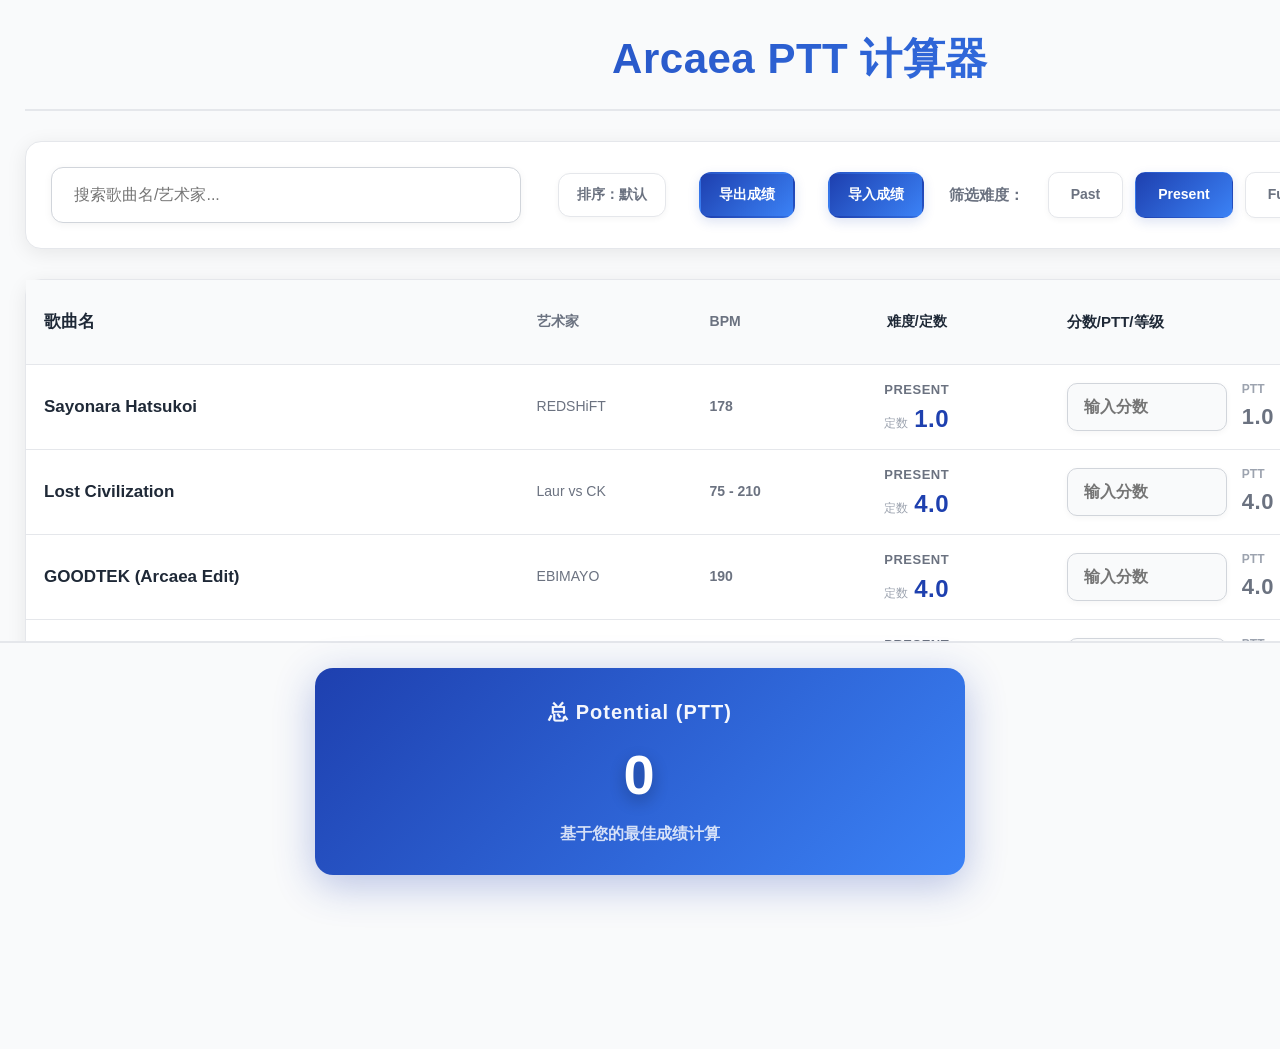
==== commit b5d62e19: "Add files via upload" ====
--- a/index.html
+++ b/index.html
@@ -13,6 +13,9 @@
         <div class="search-filter-container">
             <input type="text" id="searchInput" placeholder="搜索歌曲名/艺术家...">
             <button id="sortButton" title="切换排序">排序：默认</button>
+            <button id="exportButton" class="export-btn" title="导出成绩">导出成绩</button>
+            <button id="importButton" class="import-btn" title="导入成绩">导入成绩</button>
+            <input type="file" id="importFile" accept=".pttdat" style="display:none">
             
             <div class="difficulty-filter">
                 <span>筛选难度：</span>
@@ -390,6 +393,76 @@
                 renderSongList();
             });
         }
+
+        // 导出 / 导入 功能
+        const exportButton = document.getElementById('exportButton');
+        const importButton = document.getElementById('importButton');
+        const importFile = document.getElementById('importFile');
+
+        if (exportButton) {
+            exportButton.addEventListener('click', () => {
+                try {
+                    const payload = {
+                        exportedAt: new Date().toISOString(),
+                        scores: scoreRecords
+                    };
+                    const json = JSON.stringify(payload, null, 2);
+                    const blob = new Blob([json], { type: 'application/json' });
+                    const url = URL.createObjectURL(blob);
+                    const a = document.createElement('a');
+                    a.href = url;
+                    const timestamp = new Date().toISOString().replace(/[:]/g, '-').replace(/T/, '_').split('.')[0];
+                    a.download = `pttcalcData${timestamp}.pttdat`;
+                    document.body.appendChild(a);
+                    a.click();
+                    a.remove();
+                    URL.revokeObjectURL(url);
+                } catch (e) {
+                    alert('导出失败：' + e.message);
+                }
+            });
+        }
+
+        if (importButton && importFile) {
+            importButton.addEventListener('click', () => importFile.click());
+
+            importFile.addEventListener('change', (e) => {
+                const file = importFile.files && importFile.files[0];
+                if (!file) return;
+                if (!file.name.toLowerCase().endsWith('.pttdat')) {
+                    alert('仅支持 .pttdat 格式的文件');
+                    importFile.value = '';
+                    return;
+                }
+                const reader = new FileReader();
+                reader.onload = () => {
+                    try {
+                        const text = String(reader.result || '');
+                        const obj = JSON.parse(text);
+                        if (!obj || typeof obj !== 'object' || !obj.scores || typeof obj.scores !== 'object') {
+                            throw new Error('文件格式不正确：必须为 .pttdat 且包含 scores 字段');
+                        }
+
+                        const incoming = obj.scores;
+                        // 合并导入数据（以导入的数据覆盖本地同键条目）
+                        scoreRecords = Object.assign({}, scoreRecords, incoming);
+                        localStorage.setItem(STORAGE_KEY, JSON.stringify(scoreRecords));
+                        renderSongList();
+                        calculateTotalPTT();
+                        alert('导入成功，已更新成绩记录');
+                    } catch (err) {
+                        alert('导入失败：' + err.message);
+                    } finally {
+                        importFile.value = '';
+                    }
+                };
+                reader.onerror = () => {
+                    alert('读取文件失败');
+                    importFile.value = '';
+                };
+                reader.readAsText(file, 'utf-8');
+            });
+        }
     </script>
 </body>
 </html>
--- a/style.css
+++ b/style.css
@@ -116,6 +116,30 @@
 
 #sortButton:active { transform: translateY(0); }
 #sortButton:focus {
+    outline: none;
+    box-shadow: 0 0 0 4px rgba(30,64,175,0.12);
+    border-color: var(--primary);
+}
+
+/* 导入/导出 按钮样式，保持与排序按钮一致 */
+.export-btn, .import-btn {
+    flex: 0 0 auto;
+    margin-left: 8px;
+    padding: 12px 18px;
+    border-radius: 12px;
+    background: var(--gradient-primary);
+    border-color: transparent;
+    color: white;
+    font-size: 14px;
+    font-weight: 700;
+    cursor: pointer;
+    box-shadow: var(--btn-shadow);
+    transition: all 0.2s ease;
+}
+.export-btn:hover, .import-btn:hover {
+    transform: translateY(-2px);
+}
+.export-btn:focus, .import-btn:focus {
     outline: none;
     box-shadow: 0 0 0 4px rgba(30,64,175,0.12);
     border-color: var(--primary);
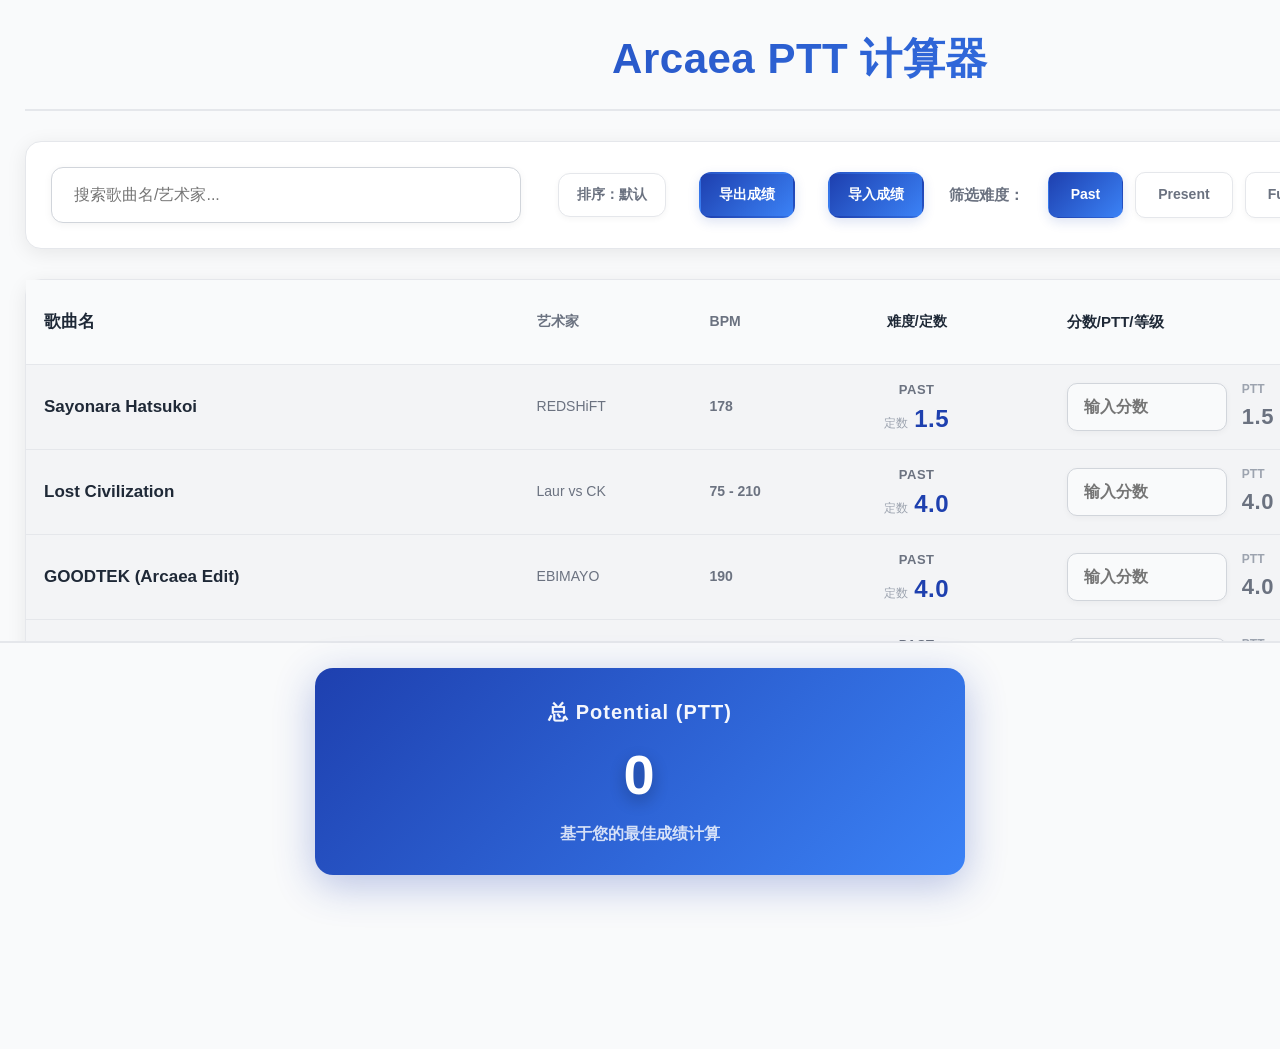
==== commit b93d1c41: "update to 6.12.2" ====
--- a/index.html
+++ b/index.html
@@ -19,10 +19,10 @@
             
             <div class="difficulty-filter">
                 <span>筛选难度：</span>
-                <input type="radio" name="diffFilter" id="diff0" value="1">
+                <input type="radio" name="diffFilter" id="diff0" value="1" checked>
                 <label for="diff0">Past</label>
                 
-                <input type="radio" name="diffFilter" id="diff1" value="0" checked>
+                <input type="radio" name="diffFilter" id="diff1" value="0">
                 <label for="diff1">Present</label>
                 
                 <input type="radio" name="diffFilter" id="diff2" value="2">
@@ -64,11 +64,11 @@
         const STORAGE_KEY = 'arcaeaScores';
         let scoreRecords = JSON.parse(localStorage.getItem(STORAGE_KEY)) || {};
         const ratingClassMap = ['Present', 'Past', 'Future', 'Beyond', 'Eternal'];
-        let currentFilterDiff = 0;
+        let currentFilterDiff = 1;
         const gradeMap = {};
         const gradeFields = ['PRS','PST','FTR','BYD','ETR'];
 
-        fetch('songlist6_11_8f.json')
+        fetch('songlist.json')
             .then(response => response.text())
             .then(data => {
                 const songData = JSON.parse(data);
@@ -90,24 +90,58 @@
                 renderSongList();
                 calculateTotalPTT();
             })
-            .catch(error => console.error('加载曲目数据失败:', error));
+            .catch(error => console.error(error));
             
-        fetch('grade6_11_8f.json')
+        fetch('grade.html')
             .then(response => response.text())
             .then(data => {
                 try {
-                    const gradeData = JSON.parse(data);
-                    gradeData.forEach(item => {
-                        if (item && item.Name) {
-                            const key = String(item.Name).replace(/\s+/g, '').toLowerCase();
-                            gradeMap[key] = item;
+                    const parser = new DOMParser();
+                    const doc = parser.parseFromString(data, 'text/html');
+                    const rows = doc.querySelectorAll('tbody tr');
+                    rows.forEach(row => {
+                        const cells = row.querySelectorAll('td');
+                        if (cells.length >= 6) {
+                            const name = cells[0].textContent.trim();
+                            const key = name.replace(/\s+/g, '').toLowerCase();
+                            gradeMap[key] = {
+                                'PST': cells[1].textContent.trim(),
+                                'PRS': cells[2].textContent.trim(),
+                                'FTR': cells[3].textContent.trim(),
+                                'BYD': cells[4].textContent.trim(),
+                                'ETR': cells[5].textContent.trim()
+                            };
                         }
                     });
+                    renderSongList();
                 } catch (e) {
-                    console.error('解析等级数据失败:', e);
+                    console.error(e);
                 }
             })
-            .catch(error => console.error('加载等级数据失败:', error));
+            .catch(error => console.error(error));
+
+        function updateAllRowColors() {
+            const sortedPtts = Object.entries(scoreRecords)
+                .filter(item => item[1].score > 0)
+                .sort((a, b) => b[1].ptt - a[1].ptt);
+            const top10 = new Set(sortedPtts.slice(0, 10).map(item => item[0]));
+            const top20 = new Set(sortedPtts.slice(10, 20).map(item => item[0]));
+
+            const allInputs = document.querySelectorAll('.score-input');
+            allInputs.forEach(input => {
+                const key = input.dataset.key;
+                const row = input.closest('.song-row');
+                if (!scoreRecords[key] || scoreRecords[key].score <= 0) {
+                    row.style.backgroundColor = '#f3f4f6';
+                } else if (top10.has(key)) {
+                    row.style.backgroundColor = '#fff8e1';
+                } else if (top20.has(key)) {
+                    row.style.backgroundColor = '#e0f2fe';
+                } else {
+                    row.style.backgroundColor = '';
+                }
+            });
+        }
         
         function renderSongList() {
             const songListEl = document.getElementById('songList');
@@ -117,7 +151,6 @@
                 const targetDiff = Array.isArray(song.difficulties) ? song.difficulties.find(diff => diff.ratingClass === currentFilterDiff) : null;
                 const hasTargetDiff = !!targetDiff;
 
-                // 构建用于搜索的字符串：优先使用谱面级别覆盖的标题/其它语言的 search_title
                 const searchParts = [];
 
                 if (song.search_title && typeof song.search_title === 'object') {
@@ -128,7 +161,6 @@
                     });
                 }
 
-                // 谱面级别的标题覆盖也应参与搜索
                 if (targetDiff && targetDiff.title_localized && targetDiff.title_localized.en) searchParts.push(targetDiff.title_localized.en);
 
                 if (song.title_localized && song.title_localized.en) searchParts.push(song.title_localized.en);
@@ -142,7 +174,6 @@
                 return hasTargetDiff && (titleMatch || artistMatch);
             });
 
-            // 将要渲染的条目映射为包含用于排序的字段的对象
             const mapped = filteredSongs.map(song => {
                 const targetDiff = Array.isArray(song.difficulties) ? song.difficulties.find(diff => diff.ratingClass === currentFilterDiff) : null;
                 const displayTitle = (targetDiff && targetDiff.title_localized && targetDiff.title_localized.en) || (song.title_localized && song.title_localized.en) || song.title || '';
@@ -164,7 +195,6 @@
                 return { song, targetDiff, displayTitle, artistDisplay, constantForCalc, recordKey, score, ptt };
             });
 
-            // 根据当前排序模式对 mapped 进行排序
             if (currentSortIndex && mapped.length > 1) {
                 const mode = sortModes[currentSortIndex];
                 switch (mode) {
@@ -205,7 +235,6 @@
                         break;
                     }
                     default:
-                        // default: 保持 filteredSongs 的原始顺序（mapped 已按 filteredSongs 映射）
                         break;
                 }
             }
@@ -262,7 +291,7 @@
                     rankEl.textContent = scoreRecords[recordKey].rank;
                     rankEl.className = `rank-badge ${getRankClass(scoreRecords[recordKey].rank)}`;
                     rankEl.classList.remove('no-score');
-                    pttEl.textContent = Math.floor(scoreRecords[recordKey].ptt * 100) / 100;
+                    pttEl.textContent = Math.floor(scoreRecords[recordKey].ptt * 10000) / 10000;
                     pttEl.classList.add('has-score');
                 } else {
                     rankEl.textContent = '-';
@@ -281,7 +310,7 @@
                         rankEl.textContent = rank;
                         rankEl.className = `rank-badge ${getRankClass(rank)}`;
                         rankEl.classList.remove('no-score');
-                        pttEl.textContent = Math.floor(ptt * 100) / 100;
+                        pttEl.textContent = Math.floor(ptt * 10000) / 10000;
                         pttEl.classList.add('has-score');
                         
                         scoreRecords[key] = { score, rank, ptt };
@@ -296,10 +325,12 @@
                     
                     localStorage.setItem(STORAGE_KEY, JSON.stringify(scoreRecords));
                     calculateTotalPTT();
+                    updateAllRowColors();
                 });
 
                 songListEl.appendChild(songRow);
             });
+            updateAllRowColors();
         }
 
         function calculatePTT(score, constant) {
@@ -357,10 +388,9 @@
             const b10 = allPtts.slice(0, 10).reduce((sum, ptt) => sum + ptt, 0);
             const totalPtt = (b30 + b10) / 40;
 
-            document.getElementById('totalPtt').textContent = Math.floor(totalPtt * 100) / 100;
-        }
-
-        // 排序模式与控制
+            document.getElementById('totalPtt').textContent = Math.floor(totalPtt * 10000) / 10000;
+        }
+
         const sortModes = [
             'default',
             'title-asc',
@@ -394,7 +424,6 @@
             });
         }
 
-        // 导出 / 导入 功能
         const exportButton = document.getElementById('exportButton');
         const importButton = document.getElementById('importButton');
         const importFile = document.getElementById('importFile');
@@ -444,7 +473,6 @@
                         }
 
                         const incoming = obj.scores;
-                        // 合并导入数据（以导入的数据覆盖本地同键条目）
                         scoreRecords = Object.assign({}, scoreRecords, incoming);
                         localStorage.setItem(STORAGE_KEY, JSON.stringify(scoreRecords));
                         renderSongList();
